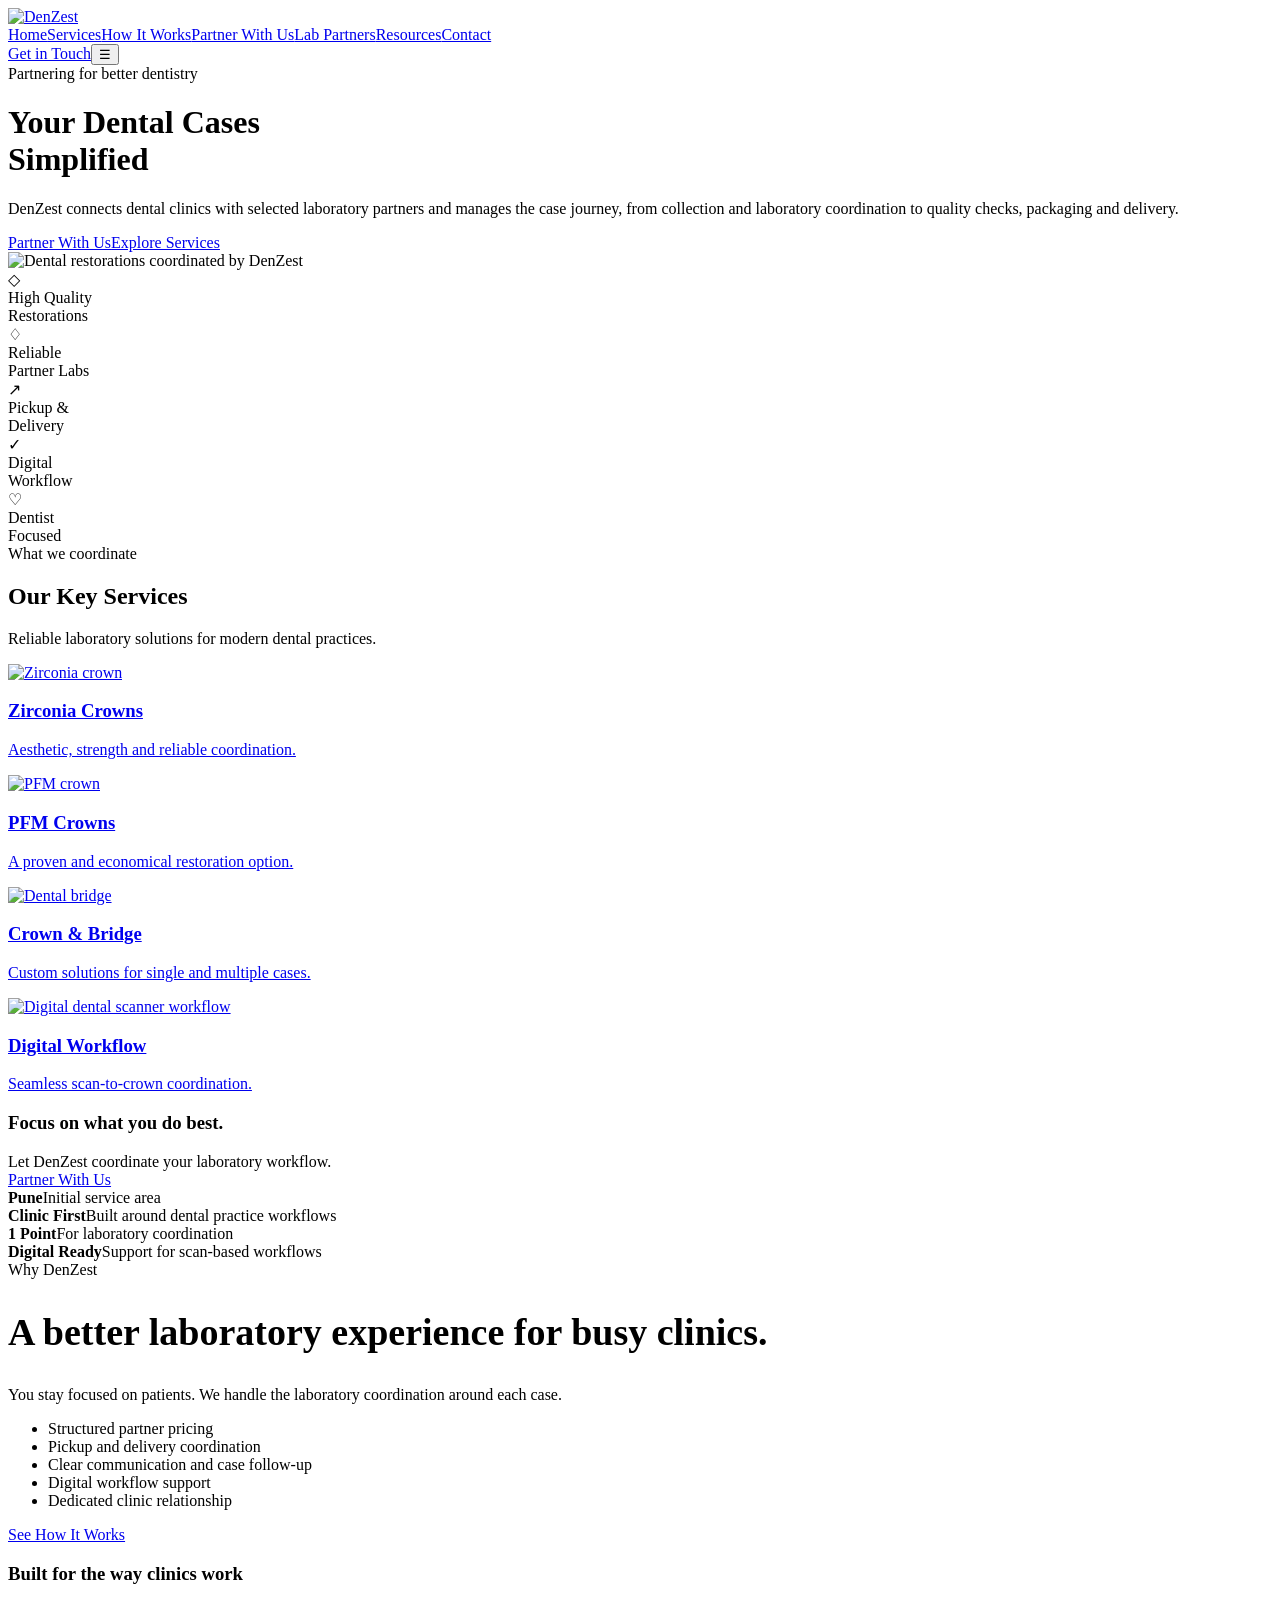
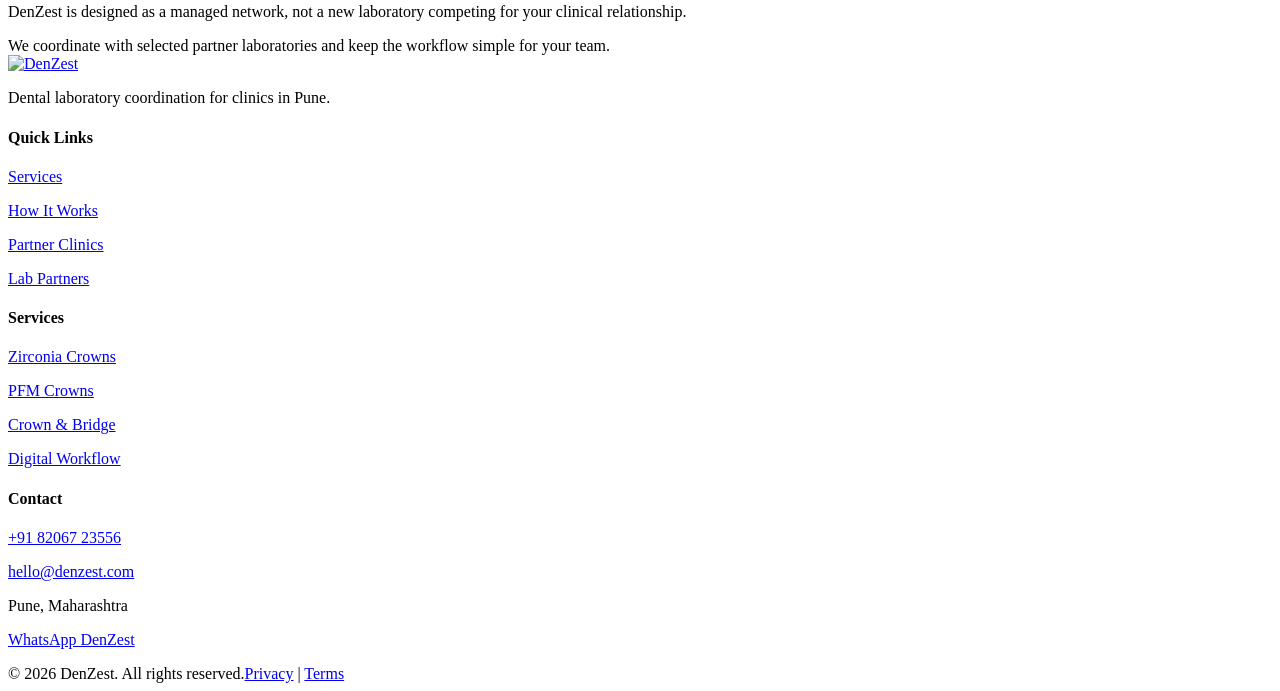
==== index.html @ 8e5bca8e "Initial DenZest website" ====
<!doctype html><html lang="en"><head><meta charset="utf-8"><meta name="viewport" content="width=device-width,initial-scale=1"><title>DenZest | Dental Laboratory Network in Pune</title><meta name="description" content="DenZest connects dental clinics in Pune with selected laboratory partners for zirconia, PFM, metal and digital dental workflows, pickup, delivery and case coordination."><link rel="canonical" href="https://www.denzest.com/"><meta property="og:title" content="DenZest | Crafting Dentistry"><meta property="og:description" content="A simpler dental laboratory workflow for clinics in Pune."><meta property="og:type" content="website"><link rel="stylesheet" href="/assets/style.css"><link rel="icon" href="/assets/favicon.ico" sizes="any"><link rel="icon" type="image/png" href="/assets/favicon.png"><link rel="apple-touch-icon" href="/assets/favicon.png"></head><body>
<nav class="nav"><div class="container navin"><a class="brand" href="/index.html"><img src="/assets/denzest-original-logo.png" alt="DenZest" width="150"></a><div class="links"><a href="/index.html">Home</a><a href="/services.html">Services</a><a href="/how-it-works.html">How It Works</a><a href="/partner.html">Partner With Us</a><a href="/lab-partner.html">Lab Partners</a><a href="/blog/index.html">Resources</a><a href="/contact.html">Contact</a></div><a class="navcta" data-event="get_in_touch" href="/contact.html">Get in Touch</a><button class="mobilemenu" type="button" aria-label="Open navigation" aria-expanded="false">☰</button></div></nav>
<header class="hero"><div class="container"><div><div class="eyebrow">Partnering for better dentistry</div><h1>Your Dental Cases<br><span class="hero-accent">Simplified</span></h1><p>DenZest connects dental clinics with selected laboratory partners and manages the case journey, from collection and laboratory coordination to quality checks, packaging and delivery.</p><div class="actions"><a class="btn primary" href="/partner.html">Partner With Us</a><a class="btn secondary" href="/services.html">Explore Services</a></div></div><div class="hero-art"><img src="/assets/hero-home-clean.png" alt="Dental restorations coordinated by DenZest" width="640" height="460" loading="eager" decoding="async"></div></div></header>
<section class="featurebar"><div class="container features"><div class="feature"><div class="ico">◇</div>High Quality<br>Restorations</div><div class="feature"><div class="ico">♢</div>Reliable<br>Partner Labs</div><div class="feature"><div class="ico">↗</div>Pickup &<br>Delivery</div><div class="feature"><div class="ico">✓</div>Digital<br>Workflow</div><div class="feature"><div class="ico">♡</div>Dentist<br>Focused</div></div></section>
<section class="section"><div class="container"><div class="sectionhead"><div class="eyebrow">What we coordinate</div><h2>Our Key Services</h2><p>Reliable laboratory solutions for modern dental practices.</p></div><div class="cards"><a class="card" href="/zirconia-crowns.html"><div class="visual"><img src="/assets/zirconia.svg" alt="Zirconia crown"></div><h3>Zirconia Crowns</h3><p>Aesthetic, strength and reliable coordination.</p></a><a class="card" href="/services.html#pfm"><div class="visual"><img src="/assets/pfm.svg" alt="PFM crown"></div><h3>PFM Crowns</h3><p>A proven and economical restoration option.</p></a><a class="card" href="/services.html#bridge"><div class="visual"><img src="/assets/bridge.svg" alt="Dental bridge"></div><h3>Crown & Bridge</h3><p>Custom solutions for single and multiple cases.</p></a><a class="card" href="/services.html#digital"><div class="visual"><img src="/assets/scanner.svg" alt="Digital dental scanner workflow"></div><h3>Digital Workflow</h3><p>Seamless scan-to-crown coordination.</p></a></div></div></section>
<section class="section alt"><div class="container"><div class="banner"><div><h3>Focus on what you do best.</h3><div>Let DenZest coordinate your laboratory workflow.</div></div><a class="btn primary" href="/partner.html">Partner With Us</a></div></div></section>
<section class="band"><div class="container stats"><div class="stat"><strong>Pune</strong><span>Initial service area</span></div><div class="stat"><strong>Clinic First</strong><span>Built around dental practice workflows</span></div><div class="stat"><strong>1 Point</strong><span>For laboratory coordination</span></div><div class="stat"><strong>Digital Ready</strong><span>Support for scan-based workflows</span></div></div></section>
<section class="section"><div class="container split"><div><div class="eyebrow">Why DenZest</div><h2 style="font-size:38px;color:var(--navy)">A better laboratory experience for busy clinics.</h2><p style="color:var(--muted)">You stay focused on patients. We handle the laboratory coordination around each case.</p><ul class="checklist"><li>Structured partner pricing</li><li>Pickup and delivery coordination</li><li>Clear communication and case follow-up</li><li>Digital workflow support</li><li>Dedicated clinic relationship</li></ul><a class="btn primary" href="/how-it-works.html">See How It Works</a></div><div class="panel"><h3>Built for the way clinics work</h3><p>DenZest is designed as a managed network, not a new laboratory competing for your clinical relationship.</p><div class="notice">We coordinate with selected partner laboratories and keep the workflow simple for your team.</div></div></div></section>
<footer class="footer"><div class="container footergrid"><div><a class="brand" href="/index.html"><img src="/assets/denzest-original-logo.png" alt="DenZest" width="150"></a><p>Dental laboratory coordination for clinics in Pune.</p></div><div><h4>Quick Links</h4><p><a href="/services.html">Services</a></p><p><a href="/how-it-works.html">How It Works</a></p><p><a href="/partner.html">Partner Clinics</a></p><p><a href="/lab-partner.html">Lab Partners</a></p></div><div><h4>Services</h4><p><a href="/zirconia-crowns.html">Zirconia Crowns</a></p><p><a href="/services.html#pfm">PFM Crowns</a></p><p><a href="/services.html#bridge">Crown & Bridge</a></p><p><a href="/services.html#digital">Digital Workflow</a></p></div><div><h4>Contact</h4><p><a href="tel:+918206723556">+91 82067 23556</a></p><p><a href="mailto:hello@denzest.com">hello@denzest.com</a></p><p>Pune, Maharashtra</p><p><a href="https://wa.me/918206723556" target="_blank">WhatsApp DenZest</a></p></div></div><div class="container legal"><span>© 2026 DenZest. All rights reserved.</span><span><a href="/privacy.html">Privacy</a> | <a href="/privacy.html">Terms</a></span></div></footer><script src="/assets/config.js"></script><script src="/assets/analytics.js"></script><script src="/assets/site.js"></script></body></html>
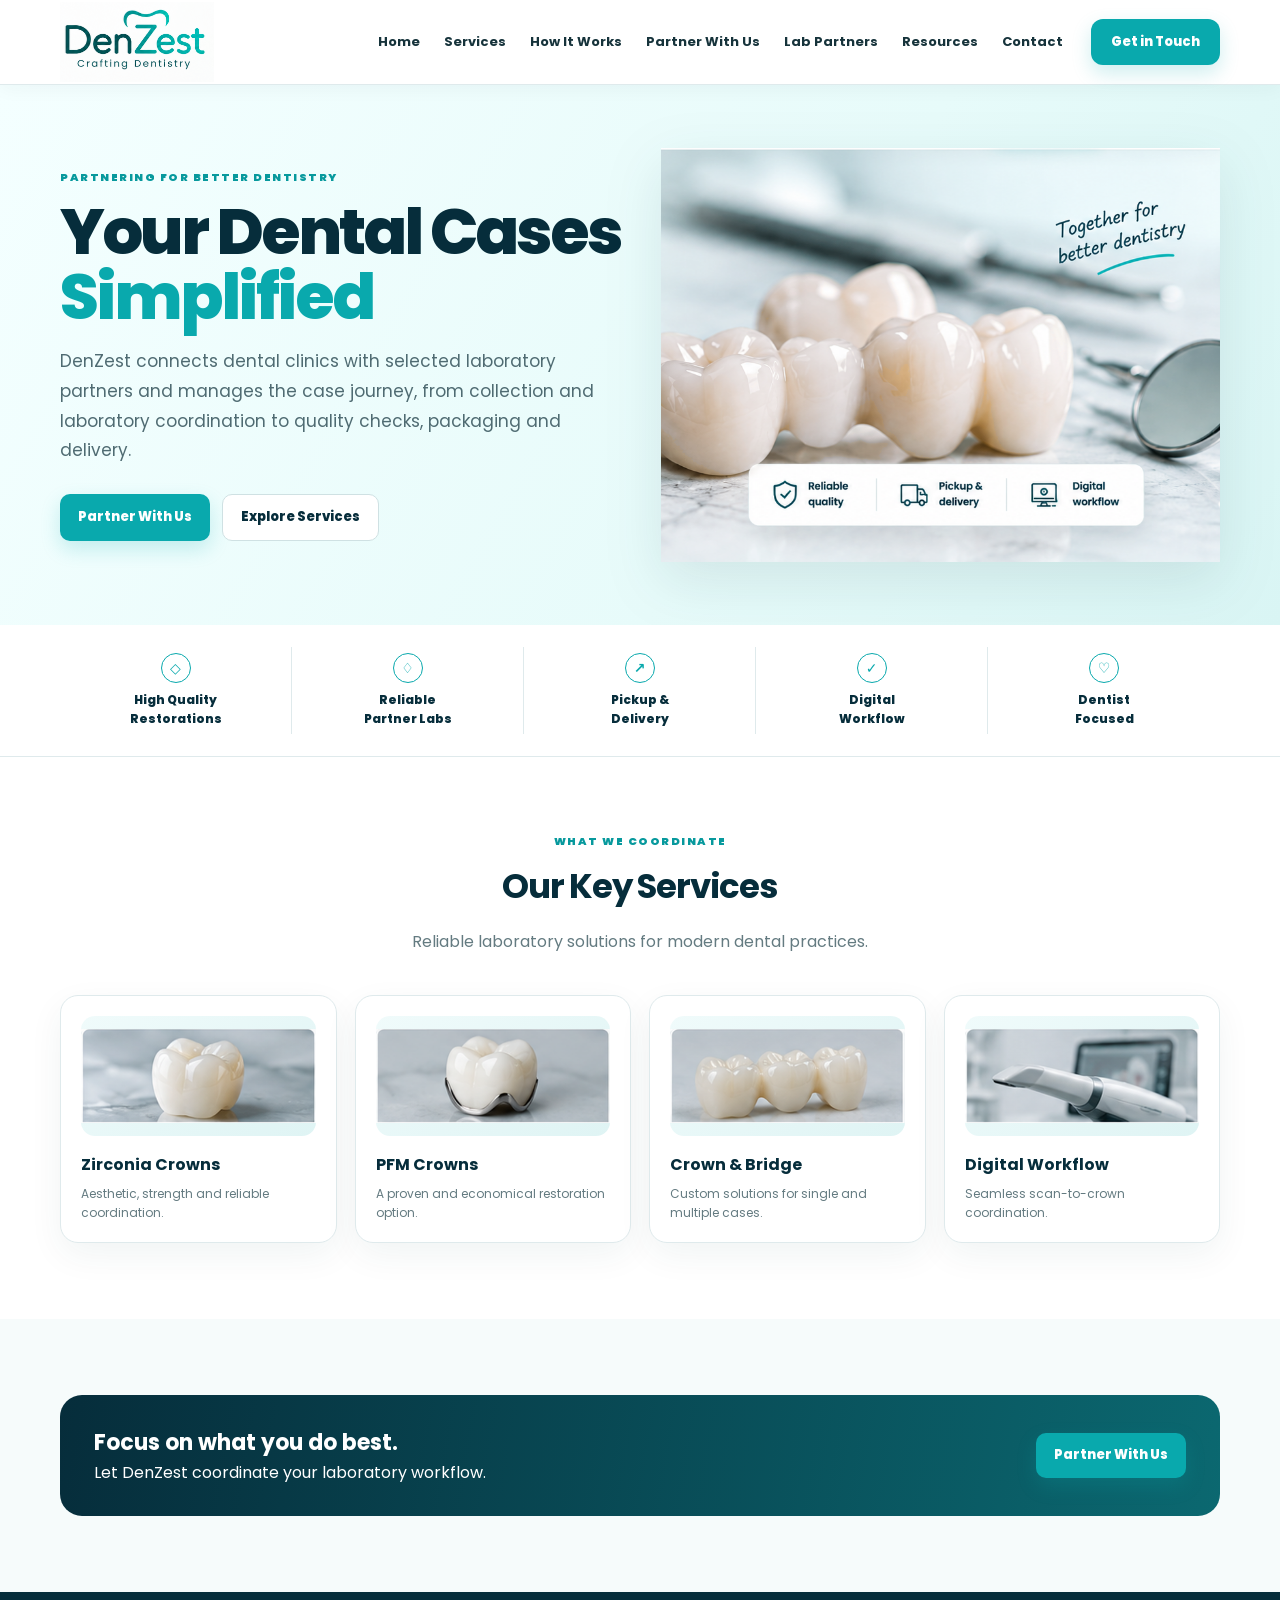
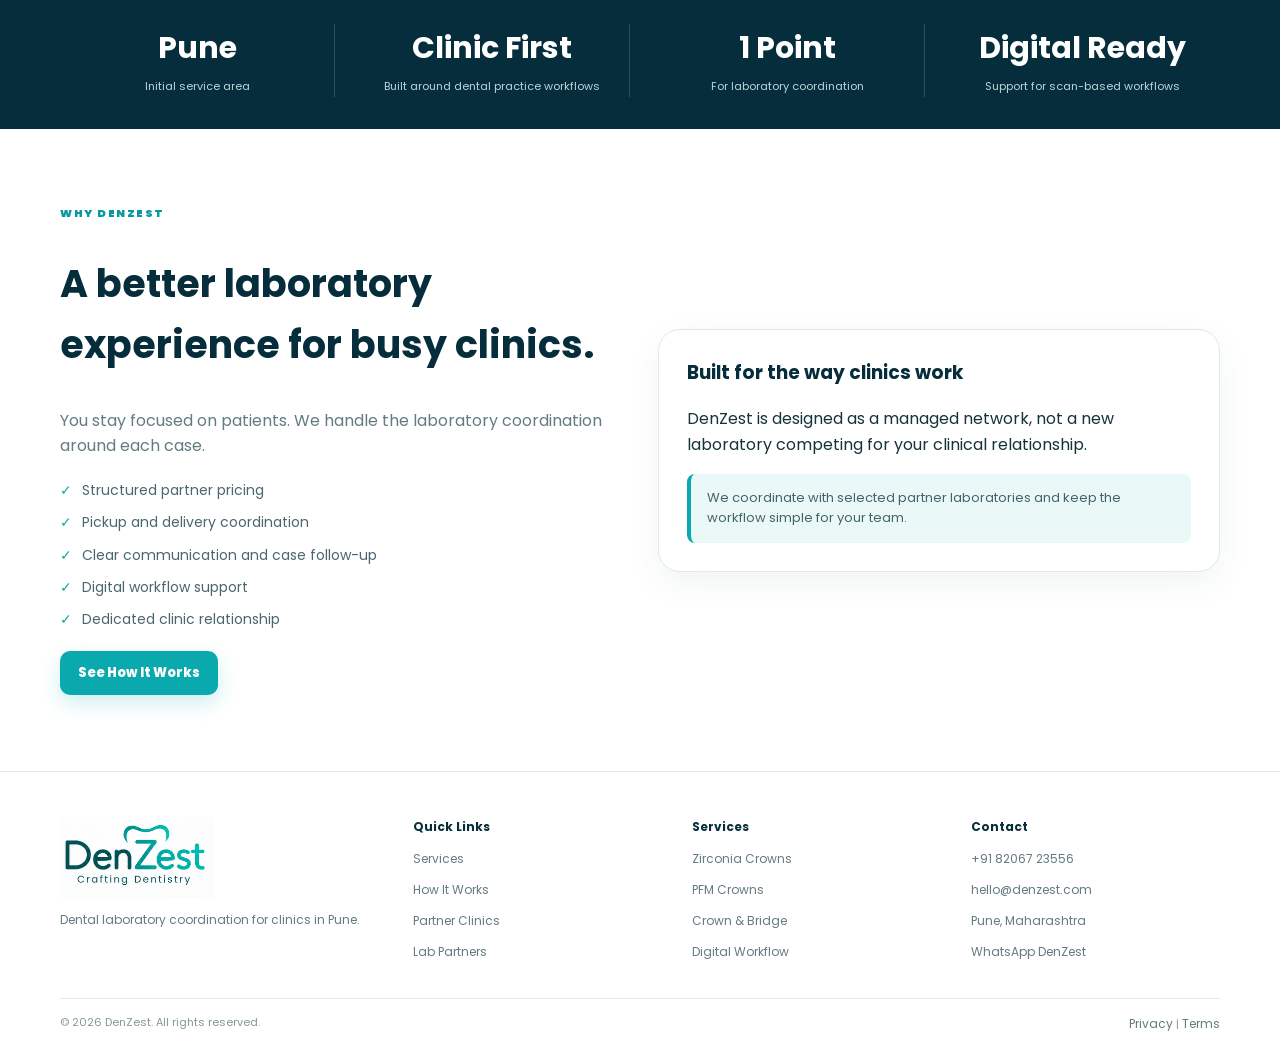
==== commit 88f6f176: "Updated the css" ====
--- a/index.html
+++ b/index.html
@@ -1,9 +1,9 @@
-<!doctype html><html lang="en"><head><meta charset="utf-8"><meta name="viewport" content="width=device-width,initial-scale=1"><title>DenZest | Dental Laboratory Network in Pune</title><meta name="description" content="DenZest connects dental clinics in Pune with selected laboratory partners for zirconia, PFM, metal and digital dental workflows, pickup, delivery and case coordination."><link rel="canonical" href="https://www.denzest.com/"><meta property="og:title" content="DenZest | Crafting Dentistry"><meta property="og:description" content="A simpler dental laboratory workflow for clinics in Pune."><meta property="og:type" content="website"><link rel="stylesheet" href="/assets/style.css"><link rel="icon" href="/assets/favicon.ico" sizes="any"><link rel="icon" type="image/png" href="/assets/favicon.png"><link rel="apple-touch-icon" href="/assets/favicon.png"></head><body>
-<nav class="nav"><div class="container navin"><a class="brand" href="/index.html"><img src="/assets/denzest-original-logo.png" alt="DenZest" width="150"></a><div class="links"><a href="/index.html">Home</a><a href="/services.html">Services</a><a href="/how-it-works.html">How It Works</a><a href="/partner.html">Partner With Us</a><a href="/lab-partner.html">Lab Partners</a><a href="/blog/index.html">Resources</a><a href="/contact.html">Contact</a></div><a class="navcta" data-event="get_in_touch" href="/contact.html">Get in Touch</a><button class="mobilemenu" type="button" aria-label="Open navigation" aria-expanded="false">☰</button></div></nav>
-<header class="hero"><div class="container"><div><div class="eyebrow">Partnering for better dentistry</div><h1>Your Dental Cases<br><span class="hero-accent">Simplified</span></h1><p>DenZest connects dental clinics with selected laboratory partners and manages the case journey, from collection and laboratory coordination to quality checks, packaging and delivery.</p><div class="actions"><a class="btn primary" href="/partner.html">Partner With Us</a><a class="btn secondary" href="/services.html">Explore Services</a></div></div><div class="hero-art"><img src="/assets/hero-home-clean.png" alt="Dental restorations coordinated by DenZest" width="640" height="460" loading="eager" decoding="async"></div></div></header>
+<!doctype html><html lang="en"><head><meta charset="utf-8"><meta name="viewport" content="width=device-width,initial-scale=1"><title>DenZest | Dental Laboratory Network in Pune</title><meta name="description" content="DenZest connects dental clinics in Pune with selected laboratory partners for zirconia, PFM, metal and digital dental workflows, pickup, delivery and case coordination."><link rel="canonical" href="https://www.denzest.com/"><meta property="og:title" content="DenZest | Crafting Dentistry"><meta property="og:description" content="Dental laboratory coordination for clinics in Pune — zirconia, PFM, crown & bridge, pickup, delivery and digital workflow."><meta property="og:type" content="website"><meta property="og:url" content="https://www.denzest.com/"><meta property="og:site_name" content="DenZest"><meta property="og:image" content="https://www.denzest.com/assets/og-denzest.png"><meta property="og:image:alt" content="DenZest — Crafting Dentistry"><meta name="twitter:card" content="summary_large_image"><meta name="twitter:title" content="DenZest | Crafting Dentistry"><meta name="twitter:description" content="Dental laboratory coordination for clinics in Pune — zirconia, PFM, crown & bridge, pickup, delivery and digital workflow."><meta name="twitter:image" content="https://www.denzest.com/assets/og-denzest.png"><meta name="theme-color" content="#062d3b"><link rel="stylesheet" href="assets/style.css"><link rel="icon" href="assets/favicon.ico" sizes="any"><link rel="icon" type="image/png" href="assets/favicon.png"><link rel="apple-touch-icon" href="assets/favicon.png"><script type="application/ld+json">{"@context":"https://schema.org","@type":"Organization","@id":"https://www.denzest.com/#organization","name":"DenZest","alternateName":"DenZest Dental Laboratory Network","url":"https://www.denzest.com/","logo":"https://www.denzest.com/assets/denzest-original-logo.png","description":"Dental laboratory coordination for clinics in Pune, including zirconia, PFM, crown and bridge, pickup, delivery and digital workflow support.","telephone":"+91 82067 23556","email":"hello@denzest.com","areaServed":{"@type":"City","name":"Pune"},"contactPoint":{"@type":"ContactPoint","contactType":"customer service","telephone":"+91 82067 23556","email":"hello@denzest.com","areaServed":"IN"}}</script></head><body>
+<nav class="nav"><div class="container navin"><a class="brand" href="index.html"><img src="assets/denzest-original-logo.png" alt="DenZest" width="150"></a><div class="links"><a href="index.html">Home</a><a href="services.html">Services</a><a href="how-it-works.html">How It Works</a><a href="partner.html">Partner With Us</a><a href="lab-partner.html">Lab Partners</a><a href="blog/index.html">Resources</a><a href="contact.html">Contact</a></div><a class="navcta" data-event="get_in_touch" href="contact.html">Get in Touch</a><button class="mobilemenu" type="button" aria-label="Open navigation" aria-expanded="false">☰</button></div></nav>
+<header class="hero"><div class="container"><div><div class="eyebrow">Partnering for better dentistry</div><h1>Your Dental Cases<br><span class="hero-accent">Simplified</span></h1><p>DenZest connects dental clinics with selected laboratory partners and manages the case journey, from collection and laboratory coordination to quality checks, packaging and delivery.</p><div class="actions"><a class="btn primary" href="partner.html">Partner With Us</a><a class="btn secondary" href="services.html">Explore Services</a></div></div><div class="hero-art"><img src="assets/hero-home-clean.png" alt="Dental restorations coordinated by DenZest" width="640" height="460" loading="eager" decoding="async"></div></div></header>
 <section class="featurebar"><div class="container features"><div class="feature"><div class="ico">◇</div>High Quality<br>Restorations</div><div class="feature"><div class="ico">♢</div>Reliable<br>Partner Labs</div><div class="feature"><div class="ico">↗</div>Pickup &<br>Delivery</div><div class="feature"><div class="ico">✓</div>Digital<br>Workflow</div><div class="feature"><div class="ico">♡</div>Dentist<br>Focused</div></div></section>
-<section class="section"><div class="container"><div class="sectionhead"><div class="eyebrow">What we coordinate</div><h2>Our Key Services</h2><p>Reliable laboratory solutions for modern dental practices.</p></div><div class="cards"><a class="card" href="/zirconia-crowns.html"><div class="visual"><img src="/assets/zirconia.svg" alt="Zirconia crown"></div><h3>Zirconia Crowns</h3><p>Aesthetic, strength and reliable coordination.</p></a><a class="card" href="/services.html#pfm"><div class="visual"><img src="/assets/pfm.svg" alt="PFM crown"></div><h3>PFM Crowns</h3><p>A proven and economical restoration option.</p></a><a class="card" href="/services.html#bridge"><div class="visual"><img src="/assets/bridge.svg" alt="Dental bridge"></div><h3>Crown & Bridge</h3><p>Custom solutions for single and multiple cases.</p></a><a class="card" href="/services.html#digital"><div class="visual"><img src="/assets/scanner.svg" alt="Digital dental scanner workflow"></div><h3>Digital Workflow</h3><p>Seamless scan-to-crown coordination.</p></a></div></div></section>
-<section class="section alt"><div class="container"><div class="banner"><div><h3>Focus on what you do best.</h3><div>Let DenZest coordinate your laboratory workflow.</div></div><a class="btn primary" href="/partner.html">Partner With Us</a></div></div></section>
+<section class="section"><div class="container"><div class="sectionhead"><div class="eyebrow">What we coordinate</div><h2>Our Key Services</h2><p>Reliable laboratory solutions for modern dental practices.</p></div><div class="cards"><a class="card" href="zirconia-crowns.html"><div class="visual"><img src="assets/zirconia.svg" alt="Zirconia crown"></div><h3>Zirconia Crowns</h3><p>Aesthetic, strength and reliable coordination.</p></a><a class="card" href="services.html#pfm"><div class="visual"><img src="assets/pfm.svg" alt="PFM crown"></div><h3>PFM Crowns</h3><p>A proven and economical restoration option.</p></a><a class="card" href="services.html#bridge"><div class="visual"><img src="assets/bridge.svg" alt="Dental bridge"></div><h3>Crown & Bridge</h3><p>Custom solutions for single and multiple cases.</p></a><a class="card" href="services.html#digital"><div class="visual"><img src="assets/scanner.svg" alt="Digital dental scanner workflow"></div><h3>Digital Workflow</h3><p>Seamless scan-to-crown coordination.</p></a></div></div></section>
+<section class="section alt"><div class="container"><div class="banner"><div><h3>Focus on what you do best.</h3><div>Let DenZest coordinate your laboratory workflow.</div></div><a class="btn primary" href="partner.html">Partner With Us</a></div></div></section>
 <section class="band"><div class="container stats"><div class="stat"><strong>Pune</strong><span>Initial service area</span></div><div class="stat"><strong>Clinic First</strong><span>Built around dental practice workflows</span></div><div class="stat"><strong>1 Point</strong><span>For laboratory coordination</span></div><div class="stat"><strong>Digital Ready</strong><span>Support for scan-based workflows</span></div></div></section>
-<section class="section"><div class="container split"><div><div class="eyebrow">Why DenZest</div><h2 style="font-size:38px;color:var(--navy)">A better laboratory experience for busy clinics.</h2><p style="color:var(--muted)">You stay focused on patients. We handle the laboratory coordination around each case.</p><ul class="checklist"><li>Structured partner pricing</li><li>Pickup and delivery coordination</li><li>Clear communication and case follow-up</li><li>Digital workflow support</li><li>Dedicated clinic relationship</li></ul><a class="btn primary" href="/how-it-works.html">See How It Works</a></div><div class="panel"><h3>Built for the way clinics work</h3><p>DenZest is designed as a managed network, not a new laboratory competing for your clinical relationship.</p><div class="notice">We coordinate with selected partner laboratories and keep the workflow simple for your team.</div></div></div></section>
-<footer class="footer"><div class="container footergrid"><div><a class="brand" href="/index.html"><img src="/assets/denzest-original-logo.png" alt="DenZest" width="150"></a><p>Dental laboratory coordination for clinics in Pune.</p></div><div><h4>Quick Links</h4><p><a href="/services.html">Services</a></p><p><a href="/how-it-works.html">How It Works</a></p><p><a href="/partner.html">Partner Clinics</a></p><p><a href="/lab-partner.html">Lab Partners</a></p></div><div><h4>Services</h4><p><a href="/zirconia-crowns.html">Zirconia Crowns</a></p><p><a href="/services.html#pfm">PFM Crowns</a></p><p><a href="/services.html#bridge">Crown & Bridge</a></p><p><a href="/services.html#digital">Digital Workflow</a></p></div><div><h4>Contact</h4><p><a href="tel:+918206723556">+91 82067 23556</a></p><p><a href="mailto:hello@denzest.com">hello@denzest.com</a></p><p>Pune, Maharashtra</p><p><a href="https://wa.me/918206723556" target="_blank">WhatsApp DenZest</a></p></div></div><div class="container legal"><span>© 2026 DenZest. All rights reserved.</span><span><a href="/privacy.html">Privacy</a> | <a href="/privacy.html">Terms</a></span></div></footer><script src="/assets/config.js"></script><script src="/assets/analytics.js"></script><script src="/assets/site.js"></script></body></html>
+<section class="section"><div class="container split"><div><div class="eyebrow">Why DenZest</div><h2 style="font-size:38px;color:var(--navy)">A better laboratory experience for busy clinics.</h2><p style="color:var(--muted)">You stay focused on patients. We handle the laboratory coordination around each case.</p><ul class="checklist"><li>Structured partner pricing</li><li>Pickup and delivery coordination</li><li>Clear communication and case follow-up</li><li>Digital workflow support</li><li>Dedicated clinic relationship</li></ul><a class="btn primary" href="how-it-works.html">See How It Works</a></div><div class="panel"><h3>Built for the way clinics work</h3><p>DenZest is designed as a managed network, not a new laboratory competing for your clinical relationship.</p><div class="notice">We coordinate with selected partner laboratories and keep the workflow simple for your team.</div></div></div></section>
+<footer class="footer"><div class="container footergrid"><div><a class="brand" href="index.html"><img src="assets/denzest-original-logo.png" alt="DenZest" width="150"></a><p>Dental laboratory coordination for clinics in Pune.</p></div><div><h4>Quick Links</h4><p><a href="services.html">Services</a></p><p><a href="how-it-works.html">How It Works</a></p><p><a href="partner.html">Partner Clinics</a></p><p><a href="lab-partner.html">Lab Partners</a></p></div><div><h4>Services</h4><p><a href="zirconia-crowns.html">Zirconia Crowns</a></p><p><a href="services.html#pfm">PFM Crowns</a></p><p><a href="services.html#bridge">Crown & Bridge</a></p><p><a href="services.html#digital">Digital Workflow</a></p></div><div><h4>Contact</h4><p><a href="tel:+918206723556">+91 82067 23556</a></p><p><a href="mailto:hello@denzest.com">hello@denzest.com</a></p><p>Pune, Maharashtra</p><p><a href="https://wa.me/918206723556" target="_blank">WhatsApp DenZest</a></p></div></div><div class="container legal"><span>© 2026 DenZest. All rights reserved.</span><span><a href="privacy.html">Privacy</a> | <a href="privacy.html">Terms</a></span></div></footer><script src="assets/config.js"></script><script src="assets/analytics.js"></script><script src="assets/site.js"></script></body></html>
--- a/assets/style.css
+++ b/assets/style.css
@@ -0,0 +1,112 @@
+@import url('https://fonts.googleapis.com/css2?family=Poppins:wght@400;500;600;700;800&display=swap');
+@import url("https://fonts.googleapis.com/css2?family=Inter:wght@400;500;600;700;800&display=swap");
+:root{--navy:#062d3b;--navy2:#073f4c;--teal:#09a9ad;--cyan:#dff7f6;--ink:#16333b;--muted:#647b81;--line:#dfeaec;--bg:#f6fbfb;--white:#fff;--shadow:0 18px 50px rgba(5,45,59,.10);--radius:22px}*{box-sizing:border-box}html{scroll-behavior:smooth}body{font-family:Poppins,system-ui,-apple-system,BlinkMacSystemFont,'Segoe UI',sans-serif;margin:0;font-family:Poppins,ui-sans-serif,system-ui,-apple-system,BlinkMacSystemFont,"Segoe UI",sans-serif;color:var(--ink);background:var(--white);line-height:1.6}a{color:inherit;text-decoration:none}img{max-width:100%;display:block}.container{width:min(1160px,92%);margin:auto}.nav{position:sticky;top:0;z-index:20;background:rgba(255,255,255,.96);backdrop-filter:blur(12px);border-bottom:1px solid var(--line)}.navin{height:76px;display:flex;align-items:center;gap:28px}.brand{display:flex;align-items:center;gap:9px;font-weight:800;color:var(--navy);font-size:23px;letter-spacing:-.8px;margin-right:auto}.brandmark{width:35px;height:35px;border:3px solid var(--teal);border-radius:12px 12px 15px 15px;position:relative;transform:rotate(-3deg)}.brandmark:after{content:'Z';position:absolute;inset:3px 0 0 7px;color:var(--teal);font-weight:900;font-size:20px;transform:rotate(3deg)}.brand small{display:block;font-size:8px;letter-spacing:.7px;color:var(--teal);margin-top:-4px}.links{display:flex;gap:22px;font-size:13px;font-weight:650}.links a:hover{color:var(--teal)}.navcta,.btn{display:inline-flex;align-items:center;justify-content:center;border:0;border-radius:10px;padding:12px 18px;font-weight:750;font-size:13px;cursor:pointer}.navcta,.btn.primary{background:var(--teal);color:#fff;box-shadow:0 8px 20px rgba(9,169,173,.20)}.btn.secondary{background:#fff;color:var(--navy);border:1px solid #cfe1e3}.hero{background:linear-gradient(120deg,#f4ffff 0%,#e7fbfa 60%,#d9f5f4 100%);overflow:hidden}.hero .container{min-height:500px;display:grid;grid-template-columns:1.05fr .95fr;align-items:center;gap:20px}.eyebrow{color:#07999d;text-transform:uppercase;letter-spacing:1.5px;font-size:11px;font-weight:850}.hero h1{font-size:clamp(40px,5.5vw,68px);line-height:1.02;letter-spacing:-2.8px;color:var(--navy);margin:12px 0 18px;max-width:640px}.hero p{font-size:16px;color:#4f6b72;max-width:570px}.actions{display:flex;gap:12px;flex-wrap:wrap;margin-top:28px}.hero-art{height:390px;position:relative;display:grid;place-items:center}.hero-art img{width:min(560px,100%);height:auto;filter:drop-shadow(0 18px 28px rgba(5,45,59,.10))}.tooth{position:absolute;display:none;width:230px;height:270px;border:15px solid #fdfefe;border-radius:48% 52% 40% 44%;right:15%;top:65px;transform:rotate(12deg);box-shadow:inset -18px -22px 30px rgba(0,105,120,.08),0 25px 45px rgba(4,70,82,.12)}.tooth:before,.tooth:after{content:'';position:absolute;background:#fff;border-radius:50%;width:85px;height:120px;top:-12px}.tooth:before{left:14px}.tooth:after{right:10px}.hero-note{position:absolute;right:0;top:28px;font-family:cursive;color:var(--navy);font-size:21px;transform:rotate(-7deg);max-width:130px}.floating{position:absolute;bottom:45px;left:8%;background:#fff;border:1px solid var(--line);padding:14px 16px;border-radius:15px;box-shadow:var(--shadow);font-size:12px;font-weight:750}.featurebar{background:#fff;border-bottom:1px solid var(--line)}.features{display:grid;grid-template-columns:repeat(5,1fr);padding:22px 0}.feature{text-align:center;border-right:1px solid var(--line);padding:6px 12px;font-size:12px;font-weight:750;color:var(--navy)}.feature:last-child{border-right:0}.ico{width:30px;height:30px;border:1.5px solid var(--teal);color:var(--teal);border-radius:50%;display:grid;place-items:center;margin:0 auto 7px;font-size:14px}.section{padding:76px 0}.section.alt{background:var(--bg)}.sectionhead{text-align:center;max-width:720px;margin:0 auto 40px}.sectionhead h2{font-size:34px;letter-spacing:-1.2px;color:var(--navy);margin:8px 0}.sectionhead p{color:var(--muted)}.cards{display:grid;grid-template-columns:repeat(4,1fr);gap:18px}.card{background:#fff;border:1px solid var(--line);border-radius:18px;padding:20px;box-shadow:0 8px 30px rgba(8,60,70,.05)}.card .visual{height:120px;border-radius:14px;background:linear-gradient(145deg,#f0fbfb,#dff4f4);display:grid;place-items:center;margin-bottom:16px;overflow:hidden}.mini-tooth{width:75px;height:85px;background:#fff;border-radius:45% 48% 35% 38%;box-shadow:0 10px 20px rgba(0,80,90,.12)}.card h3{font-size:16px;color:var(--navy);margin:0 0 6px}.card p{font-size:12px;color:var(--muted);margin:0}.band{background:var(--navy);color:#fff}.stats{display:grid;grid-template-columns:repeat(4,1fr);gap:20px;padding:32px 0}.stat{text-align:center;border-right:1px solid rgba(255,255,255,.16)}.stat:last-child{border:0}.stat strong{font-size:30px;display:block}.stat span{font-size:11px;color:#b9d7db}.split{display:grid;grid-template-columns:1fr 1fr;gap:35px;align-items:center}.panel{background:#fff;border:1px solid var(--line);border-radius:22px;padding:28px;box-shadow:var(--shadow)}.panel h3{color:var(--navy);margin-top:0}.checklist{padding:0;margin:20px 0;list-style:none}.checklist li{margin:10px 0;color:#4c666d;font-size:14px}.checklist li:before{content:'✓';color:var(--teal);font-weight:900;margin-right:10px}.banner{background:linear-gradient(100deg,var(--navy),#0b6870);color:#fff;border-radius:22px;padding:30px 34px;display:flex;align-items:center;justify-content:space-between;gap:20px}.banner h3{margin:0;font-size:22px}.footer{background:#fff;border-top:1px solid var(--line);padding:45px 0 20px}.footergrid{display:grid;grid-template-columns:1.3fr 1fr 1fr 1fr;gap:30px}.footer p,.footer a{font-size:12px;color:var(--muted)}.footer h4{font-size:12px;color:var(--navy);margin:0 0 10px}.legal{border-top:1px solid var(--line);margin-top:25px;padding-top:15px;display:flex;justify-content:space-between;font-size:11px;color:#84969b}.pagehero{background:linear-gradient(105deg,var(--navy),#0b6c74);color:#fff;padding:62px 0}.pagehero h1{font-size:45px;line-height:1.1;letter-spacing:-1.5px;margin:8px 0}.pagehero p{max-width:650px;color:#d4eff0}.crumb{font-size:11px;color:#91dfe0}.service-list{display:grid;gap:18px}.service-row{display:grid;grid-template-columns:160px 1fr;gap:25px;padding:18px;background:#fff;border:1px solid var(--line);border-radius:20px;align-items:center}.service-image{height:135px;border-radius:15px;background:linear-gradient(145deg,#effafa,#d7f0ef);display:grid;place-items:center}.service-row h2{margin:0 0 5px;color:var(--navy);font-size:21px}.service-row p{margin:0;color:var(--muted);font-size:13px}.formwrap{display:grid;grid-template-columns:1.1fr .9fr;gap:24px;align-items:start}.form{background:#fff;border:1px solid var(--line);border-radius:20px;padding:25px;box-shadow:var(--shadow)}.formgrid{display:grid;grid-template-columns:1fr 1fr;gap:14px}.field{display:grid;gap:6px}.field.full{grid-column:1/-1}.field label{font-size:11px;font-weight:800;color:var(--navy)}.field input,.field textarea,.field select{width:100%;border:1px solid #cfdee1;border-radius:9px;padding:11px 12px;font:inherit;font-size:12px;outline:none}.field textarea{min-height:105px;resize:vertical}.timeline{max-width:800px;margin:auto;display:grid;gap:18px}.step{display:grid;grid-template-columns:55px 1fr;gap:18px;align-items:start}.stepno{width:45px;height:45px;border-radius:50%;background:var(--navy);color:#fff;display:grid;place-items:center;font-size:12px;font-weight:850}.step h3{margin:0;color:var(--navy);font-size:17px}.step p{margin:3px 0;color:var(--muted);font-size:13px}.article{max-width:820px;margin:auto}.article h2{color:var(--navy);margin-top:35px}.article p,.article li{color:#526b72;font-size:15px}.bloggrid{display:grid;grid-template-columns:repeat(2,1fr);gap:20px}.blogcard{border:1px solid var(--line);border-radius:18px;padding:25px}.blogcard h2{margin:6px 0;color:var(--navy);font-size:21px}.notice{padding:14px 16px;background:#eaf9f8;border-left:4px solid var(--teal);border-radius:8px;color:#45636a;font-size:13px}.mobilemenu{display:none}@media(max-width:850px){.links{display:none}.mobilemenu{display:block}.hero .container,.split,.formwrap{grid-template-columns:1fr}.hero-art{height:300px}.features{grid-template-columns:repeat(2,1fr)}.feature:nth-child(2){border-right:0}.cards{grid-template-columns:repeat(2,1fr)}.stats{grid-template-columns:repeat(2,1fr)}.stat:nth-child(2){border-right:0}.footergrid{grid-template-columns:1fr 1fr}.service-row{grid-template-columns:1fr}.bloggrid{grid-template-columns:1fr}}@media(max-width:560px){.navin{height:68px}.hero h1{font-size:42px}.hero-art{height:250px}.tooth{width:175px;height:205px;right:18%;top:35px}.features,.cards,.stats,.footergrid,.formgrid{grid-template-columns:1fr}.feature,.stat{border-right:0;border-bottom:1px solid var(--line);padding:12px}.feature:last-child,.stat:last-child{border-bottom:0}.section{padding:55px 0}.pagehero h1{font-size:36px}.banner{display:block}.banner .btn{margin-top:15px}.topbar .container{display:none}}
+
+
+/* Google Forms embedding */
+.google-form-card { overflow: hidden; }
+.google-form-embed { width: 100%; overflow: hidden; border-radius: 14px; background: #fff; }
+.google-form-embed iframe { display: block; width: 100%; max-width: 100%; border: 0; background: #fff; }
+@media (max-width: 760px) {
+  .google-form-card { padding: 18px !important; }
+  .google-form-embed { margin-left: -2px; width: calc(100% + 4px); }
+}
+
+/* Refined Google Forms layout */
+.google-form-card{min-width:0}
+.google-form-embed{height:900px;overflow:auto;border:1px solid var(--line);border-radius:14px}
+.google-form-embed iframe{min-height:0}
+@media(max-width:760px){.google-form-embed{height:720px}}
+.service-image img{width:100%;height:100%;object-fit:cover}
+.hero-photo{width:100%;height:auto;border-radius:28px}
+
+.form-intro{color:var(--muted);font-size:13px;margin-top:-6px;margin-bottom:18px}
+
+
+/* Final visual refinements */
+.nav{position:sticky;top:0;z-index:20;background:rgba(255,255,255,.98);backdrop-filter:blur(10px);border-bottom:1px solid var(--line);box-shadow:0 4px 18px rgba(5,45,59,.04)}
+.navin{height:84px}
+.brand img{width:154px;height:auto}
+.links{gap:24px;font-size:13px}
+.navcta{padding:13px 20px;border-radius:12px}
+.hero .container{min-height:540px;grid-template-columns:1.02fr .98fr}
+.hero h1{font-family:Poppins,ui-sans-serif,system-ui,sans-serif;font-size:clamp(44px,5vw,66px);font-weight:800;letter-spacing:-3px;max-width:650px}
+.hero p{font-size:17px;line-height:1.75}
+.hero-art{min-height:430px;height:auto;padding:24px 0}
+.hero-art img{display:block;width:min(620px,110%);max-height:470px;height:auto;object-fit:contain}
+.hero-note{right:3%;top:58px;font-size:20px;line-height:1.25}
+.floating{bottom:32px;left:2%;padding:15px 18px;border-radius:16px}
+.sectionhead h2,.section h2,.pagehero h1{font-family:Poppins,ui-sans-serif,system-ui,sans-serif}
+.pagehero{padding:72px 0}
+.pagehero h1{font-size:48px;font-weight:800}
+.card,.panel,.form,.blogcard{box-shadow:0 12px 35px rgba(8,60,70,.06)}
+.service-image img{object-fit:contain;padding:12px}
+.google-form-card{padding:26px}
+.google-form-embed{height:760px;overflow:auto;border:1px solid #e3ecee;border-radius:14px;scrollbar-width:thin;background:#fff}
+.google-form-embed iframe{display:block;width:100%;border:0}
+.formwrap{align-items:start}
+@media(max-width:850px){.navin{height:74px}.hero .container{min-height:auto;padding-top:36px;padding-bottom:36px}.hero-art{min-height:300px}.hero-art img{max-height:320px}.links{display:none}.navcta{margin-left:auto}.mobilemenu{font-size:24px;color:var(--navy);cursor:pointer}.pagehero{padding:55px 0}}
+@media(max-width:560px){.container{width:min(94%,1160px)}.navin{height:68px}.brand img{width:132px}.navcta{padding:10px 14px;font-size:12px}.hero h1{font-size:42px;letter-spacing:-2px}.hero p{font-size:15px}.hero-art{min-height:250px;padding:5px 0}.hero-art img{max-height:260px}.hero-note{font-size:16px;right:2%;top:20px}.floating{font-size:11px;bottom:10px;left:0}.pagehero h1{font-size:37px}.google-form-card{padding:16px}.google-form-embed{height:720px}}
+
+
+/* Mobile navigation */
+@media(max-width:850px){
+  .nav{position:sticky}
+  .navin{position:relative}
+  .mobilemenu{display:grid;place-items:center;width:42px;height:42px;border:1px solid var(--line);border-radius:10px;background:#fff;color:var(--navy);font-size:20px;cursor:pointer}
+  .links.mobile-open{display:flex;position:absolute;left:0;right:0;top:74px;flex-direction:column;gap:0;padding:8px;background:#fff;border:1px solid var(--line);border-top:0;box-shadow:0 16px 30px rgba(5,45,59,.10);border-radius:0 0 14px 14px}
+  .links.mobile-open a{padding:12px 16px;border-bottom:1px solid #eef3f4}
+  .links.mobile-open a:last-child{border-bottom:0}
+}
+@media(max-width:560px){.links.mobile-open{top:68px}.mobilemenu{width:38px;height:38px}}
+
+/* Minimal fixes: service pickup illustration and zirconia page image */
+.service-row .service-image img[src*="pickup-service"]{width:92%;height:92%;object-fit:contain;padding:8px}
+.zirconia-hero-image{padding:0;overflow:hidden;min-height:300px;background:linear-gradient(145deg,#effafa,#d6efef);display:flex;align-items:center;justify-content:center}
+.zirconia-hero-image img{width:100%;height:100%;min-height:300px;object-fit:cover;border-radius:20px}
+@media(max-width:850px){.zirconia-hero-image img{min-height:260px}}
+
+/* Minimal hero accent: only the word "Simplified" */
+.hero-accent{color:var(--teal)}
+
+/* Mobile stability pass — keeps desktop layout unchanged */
+/* Mobile hero: stack text and artwork so the heading always has full width. */
+@media (max-width:850px){
+  .hero .container{display:block;}
+  .hero .container > div:first-child{width:100%;max-width:none;}
+  .hero-art{width:100%;margin-top:24px;}
+  .hero h1{max-width:none;width:100%;}
+}
+
+@media (max-width:850px){
+  .container{min-width:0}
+  .hero .container > *,.split > *,.formwrap > *{min-width:0}
+  .hero-art{width:100%;min-width:0;overflow:hidden}
+  .hero-art img{width:100%;max-width:100%;margin-left:auto;margin-right:auto}
+  .navin > *{min-width:0}
+  .links.mobile-open{max-height:calc(100vh - 68px);overflow-y:auto;overflow-x:hidden}
+  .google-form-embed,.google-form-embed iframe{max-width:100%}
+}
+@media (max-width:560px){
+  body{overflow-x:hidden}
+  .hero h1,.pagehero h1{overflow-wrap:break-word;word-break:normal}
+  .hero .actions .btn{min-height:44px}
+  .banner{width:100%}
+  .legal{gap:10px;flex-wrap:wrap}
+}
+
+/* Contact page — compact, centered form with contact details below */
+.contact-section{padding-top:52px;padding-bottom:58px}
+.contact-layout{max-width:860px;margin:0 auto}
+.contact-intro{text-align:center;margin:0 auto 20px}
+.contact-intro h2{font-size:32px;color:var(--navy);margin:6px 0 4px}
+.contact-intro p{color:var(--muted);margin:0}
+.contact-form-card{padding:14px;max-width:860px;margin:0 auto}
+.contact-form-card .google-form-embed{height:760px}
+.contact-info-strip{display:grid;grid-template-columns:repeat(4,1fr);gap:0;margin-top:20px;background:#fff;border:1px solid var(--line);border-radius:18px;box-shadow:0 10px 28px rgba(8,60,70,.05);overflow:hidden}
+.contact-info-strip>div{padding:18px 20px;border-right:1px solid var(--line)}
+.contact-info-strip>div:last-child{border-right:0}
+.contact-info-strip h3{font-size:13px;color:var(--navy);margin:0 0 5px}
+.contact-info-strip a,.contact-info-strip span{font-size:12px;color:var(--muted)}
+@media(max-width:850px){.contact-info-strip{grid-template-columns:repeat(2,1fr)}.contact-info-strip>div:nth-child(2){border-right:0}.contact-info-strip>div:nth-child(-n+2){border-bottom:1px solid var(--line)}}
+@media(max-width:560px){.contact-section{padding-top:40px}.contact-intro h2{font-size:28px}.contact-form-card{padding:8px}.contact-form-card .google-form-embed{height:700px}.contact-info-strip{grid-template-columns:1fr;margin-top:16px}.contact-info-strip>div{border-right:0!important;border-bottom:1px solid var(--line)!important}.contact-info-strip>div:last-child{border-bottom:0!important}}
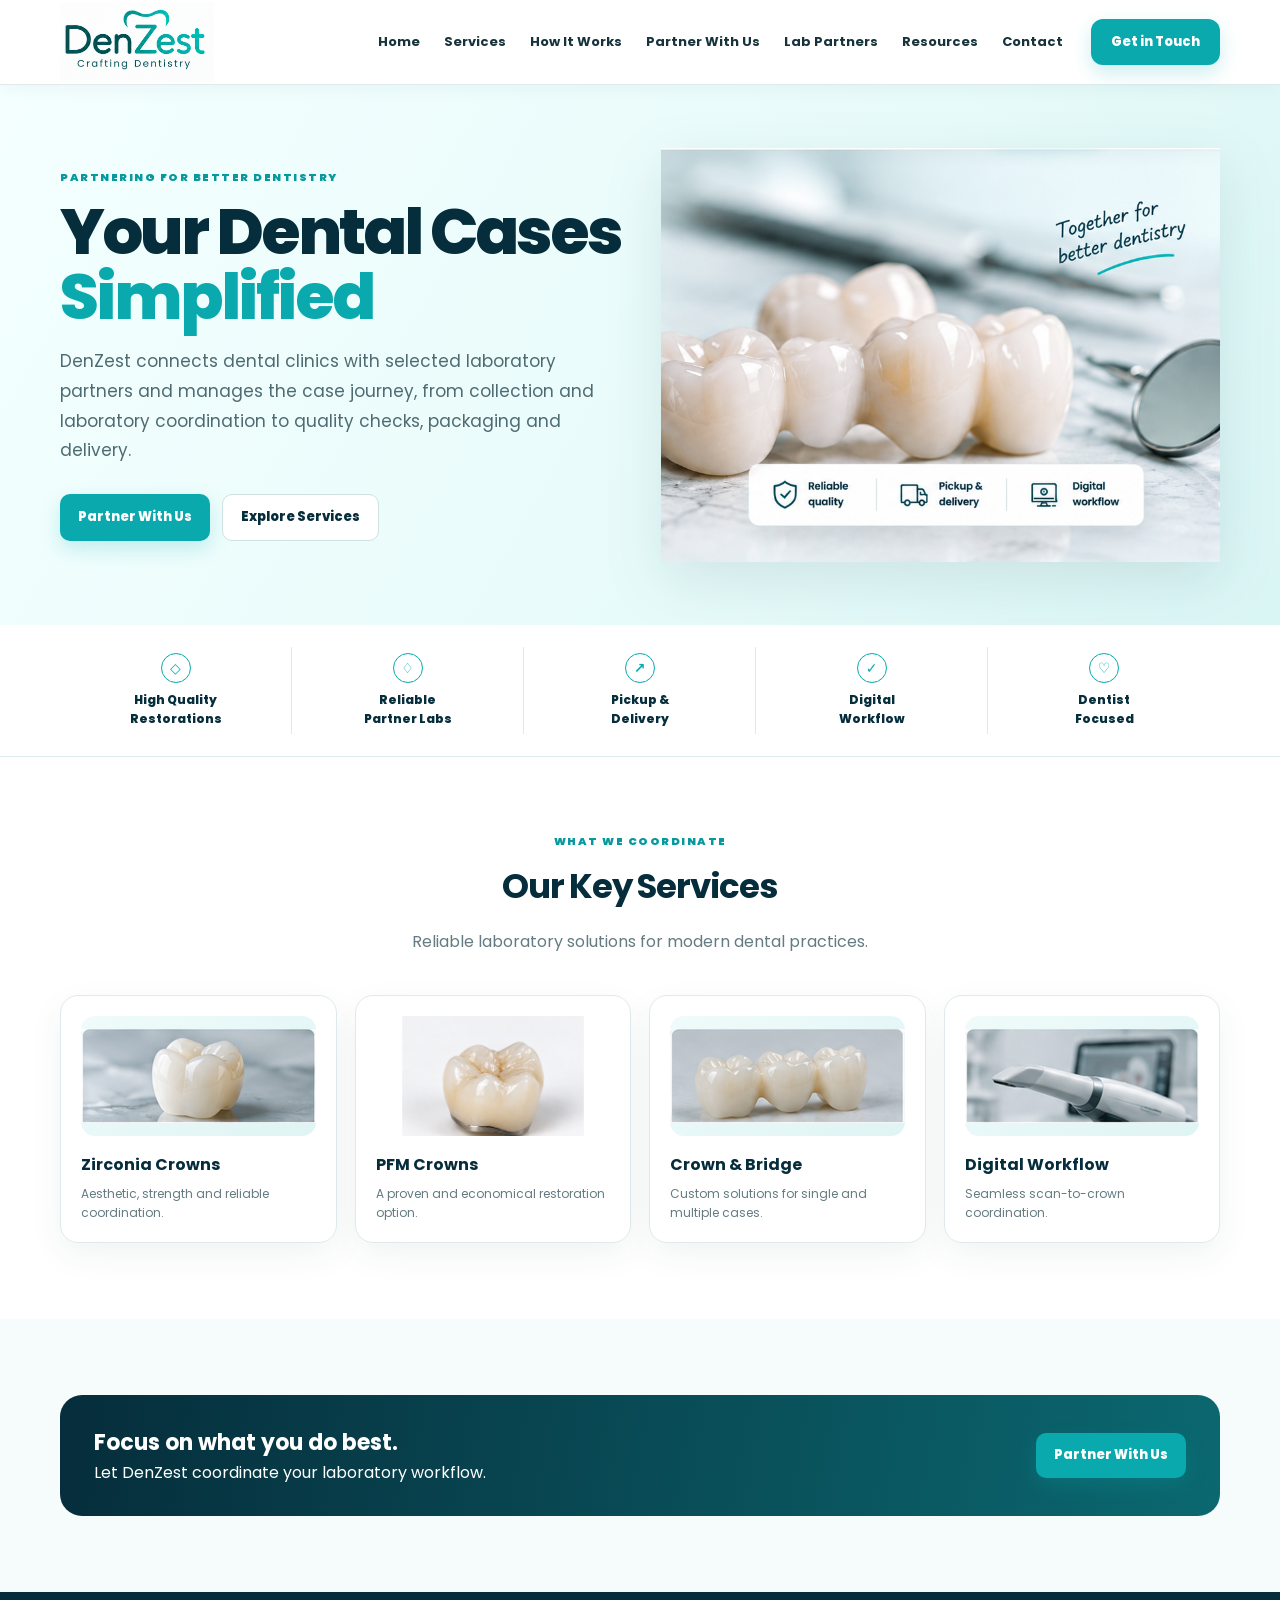
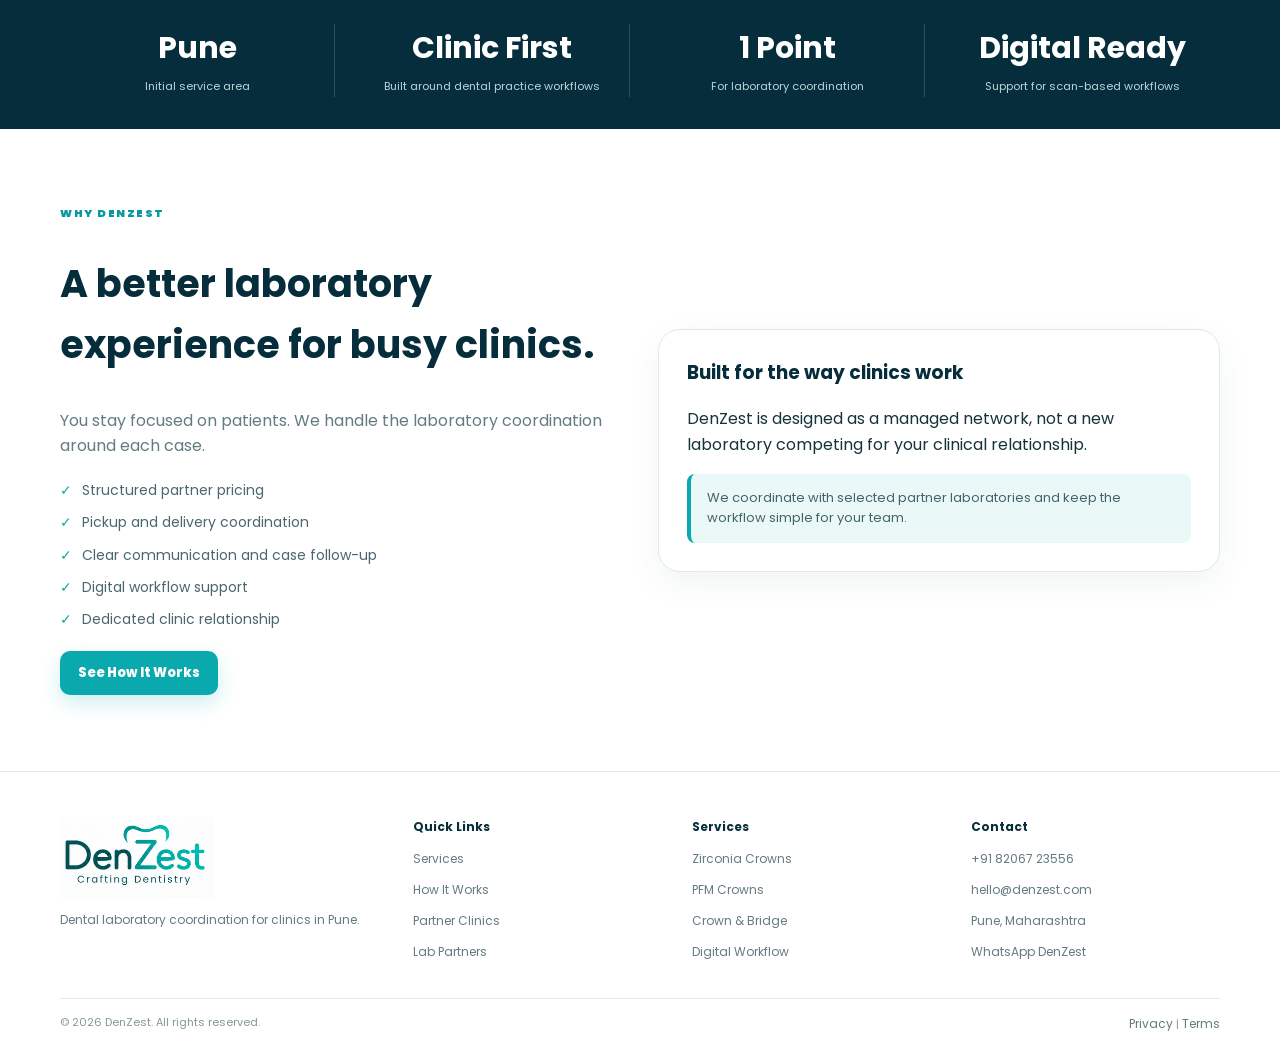
==== commit 4c19ef93: "Fixes" ====
--- a/index.html
+++ b/index.html
@@ -1,8 +1,8 @@
-<!doctype html><html lang="en"><head><meta charset="utf-8"><meta name="viewport" content="width=device-width,initial-scale=1"><title>DenZest | Dental Laboratory Network in Pune</title><meta name="description" content="DenZest connects dental clinics in Pune with selected laboratory partners for zirconia, PFM, metal and digital dental workflows, pickup, delivery and case coordination."><link rel="canonical" href="https://www.denzest.com/"><meta property="og:title" content="DenZest | Crafting Dentistry"><meta property="og:description" content="Dental laboratory coordination for clinics in Pune — zirconia, PFM, crown & bridge, pickup, delivery and digital workflow."><meta property="og:type" content="website"><meta property="og:url" content="https://www.denzest.com/"><meta property="og:site_name" content="DenZest"><meta property="og:image" content="https://www.denzest.com/assets/og-denzest.png"><meta property="og:image:alt" content="DenZest — Crafting Dentistry"><meta name="twitter:card" content="summary_large_image"><meta name="twitter:title" content="DenZest | Crafting Dentistry"><meta name="twitter:description" content="Dental laboratory coordination for clinics in Pune — zirconia, PFM, crown & bridge, pickup, delivery and digital workflow."><meta name="twitter:image" content="https://www.denzest.com/assets/og-denzest.png"><meta name="theme-color" content="#062d3b"><link rel="stylesheet" href="assets/style.css"><link rel="icon" href="assets/favicon.ico" sizes="any"><link rel="icon" type="image/png" href="assets/favicon.png"><link rel="apple-touch-icon" href="assets/favicon.png"><script type="application/ld+json">{"@context":"https://schema.org","@type":"Organization","@id":"https://www.denzest.com/#organization","name":"DenZest","alternateName":"DenZest Dental Laboratory Network","url":"https://www.denzest.com/","logo":"https://www.denzest.com/assets/denzest-original-logo.png","description":"Dental laboratory coordination for clinics in Pune, including zirconia, PFM, crown and bridge, pickup, delivery and digital workflow support.","telephone":"+91 82067 23556","email":"hello@denzest.com","areaServed":{"@type":"City","name":"Pune"},"contactPoint":{"@type":"ContactPoint","contactType":"customer service","telephone":"+91 82067 23556","email":"hello@denzest.com","areaServed":"IN"}}</script></head><body>
+<!doctype html><html lang="en"><head><meta charset="utf-8"><meta name="viewport" content="width=device-width,initial-scale=1"><title>DenZest | Dental Laboratory Network in Pune</title><meta name="description" content="DenZest connects dental clinics in Pune with selected laboratory partners for zirconia, PFM, metal and digital dental workflows, pickup, delivery and case coordination."><link rel="canonical" href="https://www.denzest.com/"><meta property="og:title" content="DenZest | Crafting Dentistry"><meta property="og:description" content="Better dentistry together — dental laboratory coordination for clinics in Pune."><meta property="og:type" content="website"><meta property="og:url" content="https://www.denzest.com/"><meta property="og:site_name" content="DenZest"><meta property="og:locale" content="en_IN"><meta property="og:image:secure_url" content="https://www.denzest.com/assets/og-denzest-v2.png"><meta property="og:image:type" content="image/png"><meta property="og:image:width" content="1200"><meta property="og:image:height" content="630"><meta property="og:image" content="https://www.denzest.com/assets/og-denzest-v2.png"><meta property="og:image:alt" content="DenZest - Better Dentistry Together"><meta name="twitter:card" content="summary_large_image"><meta name="twitter:title" content="DenZest | Crafting Dentistry"><meta name="twitter:description" content="Better dentistry together — dental laboratory coordination for clinics in Pune."><meta name="twitter:image" content="https://www.denzest.com/assets/og-denzest-v2.png"><meta name="theme-color" content="#062d3b"><link rel="stylesheet" href="assets/style.css"><link rel="icon" href="assets/favicon.ico" sizes="any"><link rel="icon" type="image/png" href="assets/favicon.png"><link rel="apple-touch-icon" href="assets/favicon.png"><script type="application/ld+json">{"@context":"https://schema.org","@type":"Organization","@id":"https://www.denzest.com/#organization","name":"DenZest","alternateName":"DenZest Dental Laboratory Network","url":"https://www.denzest.com/","logo":"https://www.denzest.com/assets/denzest-original-logo.png","description":"Dental laboratory coordination for clinics in Pune, including zirconia, PFM, crown and bridge, pickup, delivery and digital workflow support.","telephone":"+91 82067 23556","email":"hello@denzest.com","areaServed":{"@type":"City","name":"Pune"},"contactPoint":{"@type":"ContactPoint","contactType":"customer service","telephone":"+91 82067 23556","email":"hello@denzest.com","areaServed":"IN"}}</script></head><body>
 <nav class="nav"><div class="container navin"><a class="brand" href="index.html"><img src="assets/denzest-original-logo.png" alt="DenZest" width="150"></a><div class="links"><a href="index.html">Home</a><a href="services.html">Services</a><a href="how-it-works.html">How It Works</a><a href="partner.html">Partner With Us</a><a href="lab-partner.html">Lab Partners</a><a href="blog/index.html">Resources</a><a href="contact.html">Contact</a></div><a class="navcta" data-event="get_in_touch" href="contact.html">Get in Touch</a><button class="mobilemenu" type="button" aria-label="Open navigation" aria-expanded="false">☰</button></div></nav>
 <header class="hero"><div class="container"><div><div class="eyebrow">Partnering for better dentistry</div><h1>Your Dental Cases<br><span class="hero-accent">Simplified</span></h1><p>DenZest connects dental clinics with selected laboratory partners and manages the case journey, from collection and laboratory coordination to quality checks, packaging and delivery.</p><div class="actions"><a class="btn primary" href="partner.html">Partner With Us</a><a class="btn secondary" href="services.html">Explore Services</a></div></div><div class="hero-art"><img src="assets/hero-home-clean.png" alt="Dental restorations coordinated by DenZest" width="640" height="460" loading="eager" decoding="async"></div></div></header>
 <section class="featurebar"><div class="container features"><div class="feature"><div class="ico">◇</div>High Quality<br>Restorations</div><div class="feature"><div class="ico">♢</div>Reliable<br>Partner Labs</div><div class="feature"><div class="ico">↗</div>Pickup &<br>Delivery</div><div class="feature"><div class="ico">✓</div>Digital<br>Workflow</div><div class="feature"><div class="ico">♡</div>Dentist<br>Focused</div></div></section>
-<section class="section"><div class="container"><div class="sectionhead"><div class="eyebrow">What we coordinate</div><h2>Our Key Services</h2><p>Reliable laboratory solutions for modern dental practices.</p></div><div class="cards"><a class="card" href="zirconia-crowns.html"><div class="visual"><img src="assets/zirconia.svg" alt="Zirconia crown"></div><h3>Zirconia Crowns</h3><p>Aesthetic, strength and reliable coordination.</p></a><a class="card" href="services.html#pfm"><div class="visual"><img src="assets/pfm.svg" alt="PFM crown"></div><h3>PFM Crowns</h3><p>A proven and economical restoration option.</p></a><a class="card" href="services.html#bridge"><div class="visual"><img src="assets/bridge.svg" alt="Dental bridge"></div><h3>Crown & Bridge</h3><p>Custom solutions for single and multiple cases.</p></a><a class="card" href="services.html#digital"><div class="visual"><img src="assets/scanner.svg" alt="Digital dental scanner workflow"></div><h3>Digital Workflow</h3><p>Seamless scan-to-crown coordination.</p></a></div></div></section>
+<section class="section"><div class="container"><div class="sectionhead"><div class="eyebrow">What we coordinate</div><h2>Our Key Services</h2><p>Reliable laboratory solutions for modern dental practices.</p></div><div class="cards"><a class="card" href="zirconia-crowns.html"><div class="visual"><img src="assets/zirconia.svg" alt="Zirconia crown"></div><h3>Zirconia Crowns</h3><p>Aesthetic, strength and reliable coordination.</p></a><a class="card" href="services.html#pfm"><div class="visual"><img src="assets/pfm.png" alt="PFM crown"></div><h3>PFM Crowns</h3><p>A proven and economical restoration option.</p></a><a class="card" href="services.html#bridge"><div class="visual"><img src="assets/bridge.svg" alt="Dental bridge"></div><h3>Crown & Bridge</h3><p>Custom solutions for single and multiple cases.</p></a><a class="card" href="services.html#digital"><div class="visual"><img src="assets/scanner.svg" alt="Digital dental scanner workflow"></div><h3>Digital Workflow</h3><p>Seamless scan-to-crown coordination.</p></a></div></div></section>
 <section class="section alt"><div class="container"><div class="banner"><div><h3>Focus on what you do best.</h3><div>Let DenZest coordinate your laboratory workflow.</div></div><a class="btn primary" href="partner.html">Partner With Us</a></div></div></section>
 <section class="band"><div class="container stats"><div class="stat"><strong>Pune</strong><span>Initial service area</span></div><div class="stat"><strong>Clinic First</strong><span>Built around dental practice workflows</span></div><div class="stat"><strong>1 Point</strong><span>For laboratory coordination</span></div><div class="stat"><strong>Digital Ready</strong><span>Support for scan-based workflows</span></div></div></section>
 <section class="section"><div class="container split"><div><div class="eyebrow">Why DenZest</div><h2 style="font-size:38px;color:var(--navy)">A better laboratory experience for busy clinics.</h2><p style="color:var(--muted)">You stay focused on patients. We handle the laboratory coordination around each case.</p><ul class="checklist"><li>Structured partner pricing</li><li>Pickup and delivery coordination</li><li>Clear communication and case follow-up</li><li>Digital workflow support</li><li>Dedicated clinic relationship</li></ul><a class="btn primary" href="how-it-works.html">See How It Works</a></div><div class="panel"><h3>Built for the way clinics work</h3><p>DenZest is designed as a managed network, not a new laboratory competing for your clinical relationship.</p><div class="notice">We coordinate with selected partner laboratories and keep the workflow simple for your team.</div></div></div></section>
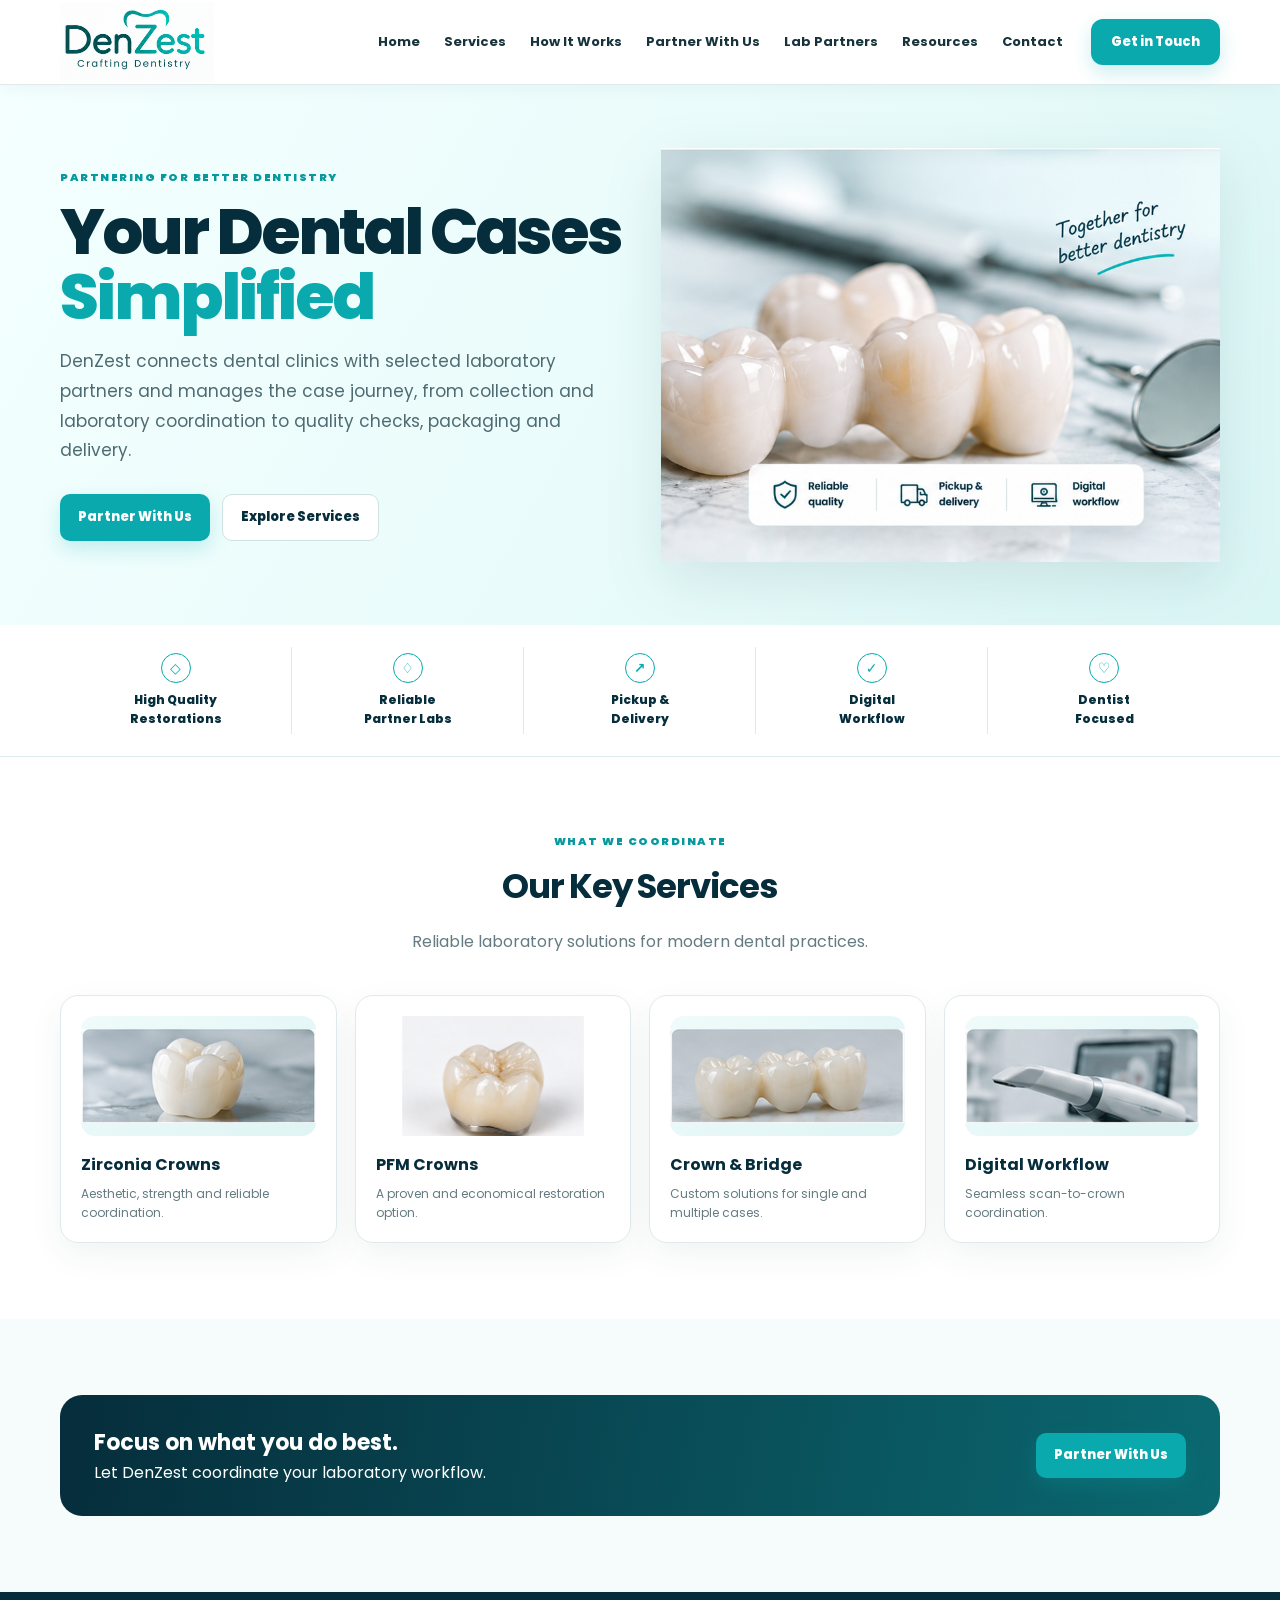
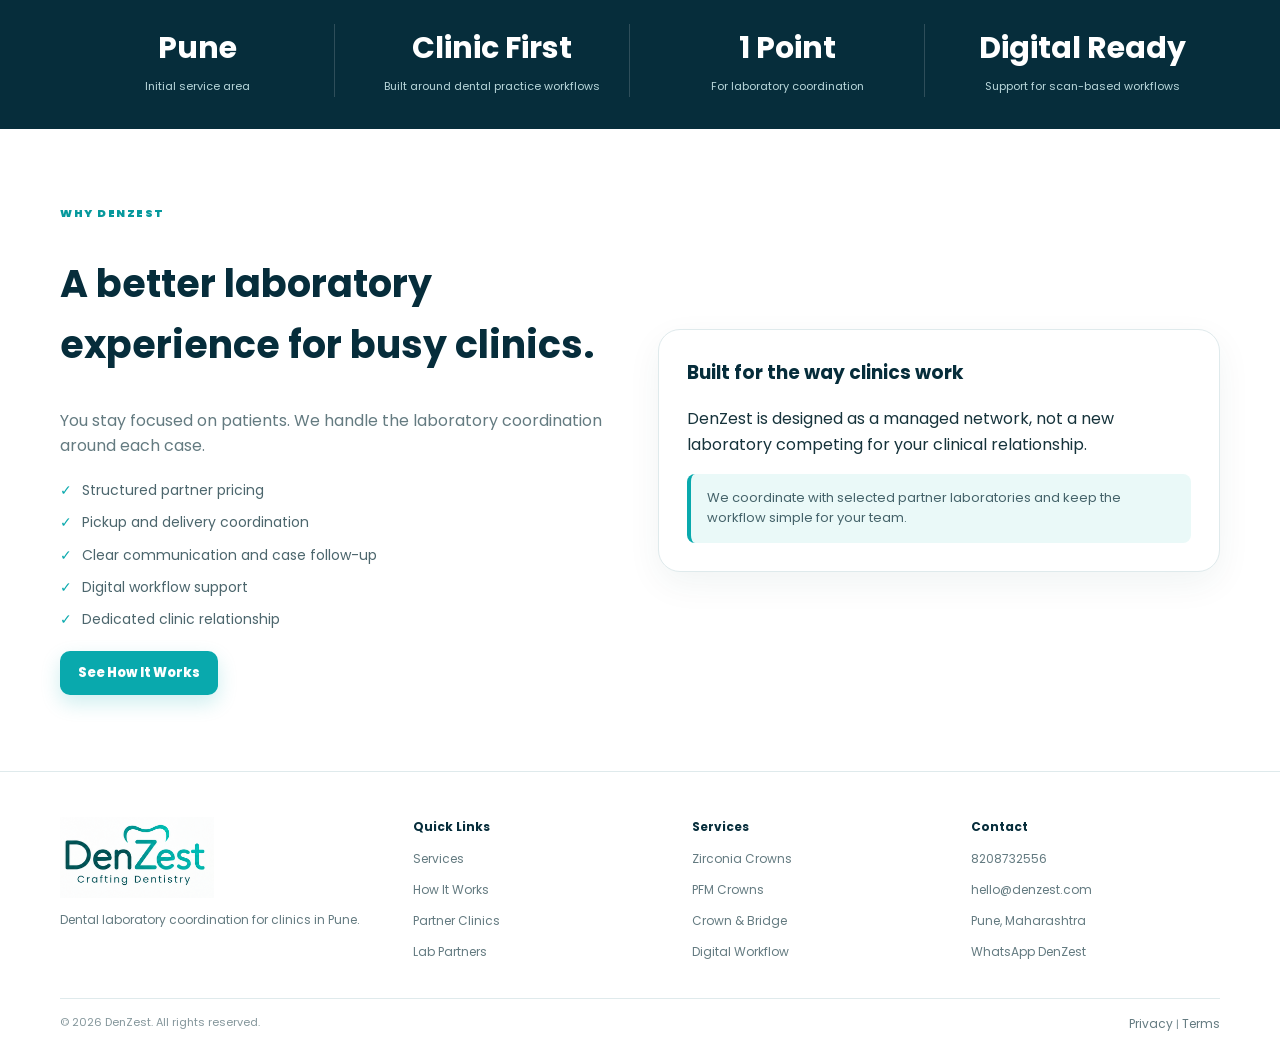
==== commit 6251a4de: "Number fixes" ====
--- a/index.html
+++ b/index.html
@@ -1,4 +1,4 @@
-<!doctype html><html lang="en"><head><meta charset="utf-8"><meta name="viewport" content="width=device-width,initial-scale=1"><title>DenZest | Dental Laboratory Network in Pune</title><meta name="description" content="DenZest connects dental clinics in Pune with selected laboratory partners for zirconia, PFM, metal and digital dental workflows, pickup, delivery and case coordination."><link rel="canonical" href="https://www.denzest.com/"><meta property="og:title" content="DenZest | Crafting Dentistry"><meta property="og:description" content="Better dentistry together — dental laboratory coordination for clinics in Pune."><meta property="og:type" content="website"><meta property="og:url" content="https://www.denzest.com/"><meta property="og:site_name" content="DenZest"><meta property="og:locale" content="en_IN"><meta property="og:image:secure_url" content="https://www.denzest.com/assets/og-denzest-v2.png"><meta property="og:image:type" content="image/png"><meta property="og:image:width" content="1200"><meta property="og:image:height" content="630"><meta property="og:image" content="https://www.denzest.com/assets/og-denzest-v2.png"><meta property="og:image:alt" content="DenZest - Better Dentistry Together"><meta name="twitter:card" content="summary_large_image"><meta name="twitter:title" content="DenZest | Crafting Dentistry"><meta name="twitter:description" content="Better dentistry together — dental laboratory coordination for clinics in Pune."><meta name="twitter:image" content="https://www.denzest.com/assets/og-denzest-v2.png"><meta name="theme-color" content="#062d3b"><link rel="stylesheet" href="assets/style.css"><link rel="icon" href="assets/favicon.ico" sizes="any"><link rel="icon" type="image/png" href="assets/favicon.png"><link rel="apple-touch-icon" href="assets/favicon.png"><script type="application/ld+json">{"@context":"https://schema.org","@type":"Organization","@id":"https://www.denzest.com/#organization","name":"DenZest","alternateName":"DenZest Dental Laboratory Network","url":"https://www.denzest.com/","logo":"https://www.denzest.com/assets/denzest-original-logo.png","description":"Dental laboratory coordination for clinics in Pune, including zirconia, PFM, crown and bridge, pickup, delivery and digital workflow support.","telephone":"+91 82067 23556","email":"hello@denzest.com","areaServed":{"@type":"City","name":"Pune"},"contactPoint":{"@type":"ContactPoint","contactType":"customer service","telephone":"+91 82067 23556","email":"hello@denzest.com","areaServed":"IN"}}</script></head><body>
+<!doctype html><html lang="en"><head><meta charset="utf-8"><meta name="viewport" content="width=device-width,initial-scale=1"><title>DenZest | Dental Laboratory Network in Pune</title><meta name="description" content="DenZest connects dental clinics in Pune with selected laboratory partners for zirconia, PFM, metal and digital dental workflows, pickup, delivery and case coordination."><link rel="canonical" href="https://www.denzest.com/"><meta property="og:title" content="DenZest | Crafting Dentistry"><meta property="og:description" content="Better dentistry together — dental laboratory coordination for clinics in Pune."><meta property="og:type" content="website"><meta property="og:url" content="https://www.denzest.com/"><meta property="og:site_name" content="DenZest"><meta property="og:locale" content="en_IN"><meta property="og:image:secure_url" content="https://www.denzest.com/assets/og-denzest-v2.png"><meta property="og:image:type" content="image/png"><meta property="og:image:width" content="1200"><meta property="og:image:height" content="630"><meta property="og:image" content="https://www.denzest.com/assets/og-denzest-v2.png"><meta property="og:image:alt" content="DenZest - Better Dentistry Together"><meta name="twitter:card" content="summary_large_image"><meta name="twitter:title" content="DenZest | Crafting Dentistry"><meta name="twitter:description" content="Better dentistry together — dental laboratory coordination for clinics in Pune."><meta name="twitter:image" content="https://www.denzest.com/assets/og-denzest-v2.png"><meta name="theme-color" content="#062d3b"><link rel="stylesheet" href="assets/style.css"><link rel="icon" href="assets/favicon.ico" sizes="any"><link rel="icon" type="image/png" href="assets/favicon.png"><link rel="apple-touch-icon" href="assets/favicon.png"><script type="application/ld+json">{"@context":"https://schema.org","@type":"Organization","@id":"https://www.denzest.com/#organization","name":"DenZest","alternateName":"DenZest Dental Laboratory Network","url":"https://www.denzest.com/","logo":"https://www.denzest.com/assets/denzest-original-logo.png","description":"Dental laboratory coordination for clinics in Pune, including zirconia, PFM, crown and bridge, pickup, delivery and digital workflow support.","telephone":"8208732556","email":"hello@denzest.com","areaServed":{"@type":"City","name":"Pune"},"contactPoint":{"@type":"ContactPoint","contactType":"customer service","telephone":"8208732556","email":"hello@denzest.com","areaServed":"IN"}}</script></head><body>
 <nav class="nav"><div class="container navin"><a class="brand" href="index.html"><img src="assets/denzest-original-logo.png" alt="DenZest" width="150"></a><div class="links"><a href="index.html">Home</a><a href="services.html">Services</a><a href="how-it-works.html">How It Works</a><a href="partner.html">Partner With Us</a><a href="lab-partner.html">Lab Partners</a><a href="blog/index.html">Resources</a><a href="contact.html">Contact</a></div><a class="navcta" data-event="get_in_touch" href="contact.html">Get in Touch</a><button class="mobilemenu" type="button" aria-label="Open navigation" aria-expanded="false">☰</button></div></nav>
 <header class="hero"><div class="container"><div><div class="eyebrow">Partnering for better dentistry</div><h1>Your Dental Cases<br><span class="hero-accent">Simplified</span></h1><p>DenZest connects dental clinics with selected laboratory partners and manages the case journey, from collection and laboratory coordination to quality checks, packaging and delivery.</p><div class="actions"><a class="btn primary" href="partner.html">Partner With Us</a><a class="btn secondary" href="services.html">Explore Services</a></div></div><div class="hero-art"><img src="assets/hero-home-clean.png" alt="Dental restorations coordinated by DenZest" width="640" height="460" loading="eager" decoding="async"></div></div></header>
 <section class="featurebar"><div class="container features"><div class="feature"><div class="ico">◇</div>High Quality<br>Restorations</div><div class="feature"><div class="ico">♢</div>Reliable<br>Partner Labs</div><div class="feature"><div class="ico">↗</div>Pickup &<br>Delivery</div><div class="feature"><div class="ico">✓</div>Digital<br>Workflow</div><div class="feature"><div class="ico">♡</div>Dentist<br>Focused</div></div></section>
@@ -6,4 +6,4 @@
 <section class="section alt"><div class="container"><div class="banner"><div><h3>Focus on what you do best.</h3><div>Let DenZest coordinate your laboratory workflow.</div></div><a class="btn primary" href="partner.html">Partner With Us</a></div></div></section>
 <section class="band"><div class="container stats"><div class="stat"><strong>Pune</strong><span>Initial service area</span></div><div class="stat"><strong>Clinic First</strong><span>Built around dental practice workflows</span></div><div class="stat"><strong>1 Point</strong><span>For laboratory coordination</span></div><div class="stat"><strong>Digital Ready</strong><span>Support for scan-based workflows</span></div></div></section>
 <section class="section"><div class="container split"><div><div class="eyebrow">Why DenZest</div><h2 style="font-size:38px;color:var(--navy)">A better laboratory experience for busy clinics.</h2><p style="color:var(--muted)">You stay focused on patients. We handle the laboratory coordination around each case.</p><ul class="checklist"><li>Structured partner pricing</li><li>Pickup and delivery coordination</li><li>Clear communication and case follow-up</li><li>Digital workflow support</li><li>Dedicated clinic relationship</li></ul><a class="btn primary" href="how-it-works.html">See How It Works</a></div><div class="panel"><h3>Built for the way clinics work</h3><p>DenZest is designed as a managed network, not a new laboratory competing for your clinical relationship.</p><div class="notice">We coordinate with selected partner laboratories and keep the workflow simple for your team.</div></div></div></section>
-<footer class="footer"><div class="container footergrid"><div><a class="brand" href="index.html"><img src="assets/denzest-original-logo.png" alt="DenZest" width="150"></a><p>Dental laboratory coordination for clinics in Pune.</p></div><div><h4>Quick Links</h4><p><a href="services.html">Services</a></p><p><a href="how-it-works.html">How It Works</a></p><p><a href="partner.html">Partner Clinics</a></p><p><a href="lab-partner.html">Lab Partners</a></p></div><div><h4>Services</h4><p><a href="zirconia-crowns.html">Zirconia Crowns</a></p><p><a href="services.html#pfm">PFM Crowns</a></p><p><a href="services.html#bridge">Crown & Bridge</a></p><p><a href="services.html#digital">Digital Workflow</a></p></div><div><h4>Contact</h4><p><a href="tel:+918206723556">+91 82067 23556</a></p><p><a href="mailto:hello@denzest.com">hello@denzest.com</a></p><p>Pune, Maharashtra</p><p><a href="https://wa.me/918206723556" target="_blank">WhatsApp DenZest</a></p></div></div><div class="container legal"><span>© 2026 DenZest. All rights reserved.</span><span><a href="privacy.html">Privacy</a> | <a href="privacy.html">Terms</a></span></div></footer><script src="assets/config.js"></script><script src="assets/analytics.js"></script><script src="assets/site.js"></script></body></html>
+<footer class="footer"><div class="container footergrid"><div><a class="brand" href="index.html"><img src="assets/denzest-original-logo.png" alt="DenZest" width="150"></a><p>Dental laboratory coordination for clinics in Pune.</p></div><div><h4>Quick Links</h4><p><a href="services.html">Services</a></p><p><a href="how-it-works.html">How It Works</a></p><p><a href="partner.html">Partner Clinics</a></p><p><a href="lab-partner.html">Lab Partners</a></p></div><div><h4>Services</h4><p><a href="zirconia-crowns.html">Zirconia Crowns</a></p><p><a href="services.html#pfm">PFM Crowns</a></p><p><a href="services.html#bridge">Crown & Bridge</a></p><p><a href="services.html#digital">Digital Workflow</a></p></div><div><h4>Contact</h4><p><a href="tel:+919970062562">8208732556</a></p><p><a href="mailto:hello@denzest.com">hello@denzest.com</a></p><p>Pune, Maharashtra</p><p><a href="https://wa.me/919970062562" target="_blank">WhatsApp DenZest</a></p></div></div><div class="container legal"><span>© 2026 DenZest. All rights reserved.</span><span><a href="privacy.html">Privacy</a> | <a href="privacy.html">Terms</a></span></div></footer><script src="assets/config.js"></script><script src="assets/analytics.js"></script><script src="assets/site.js"></script></body></html>
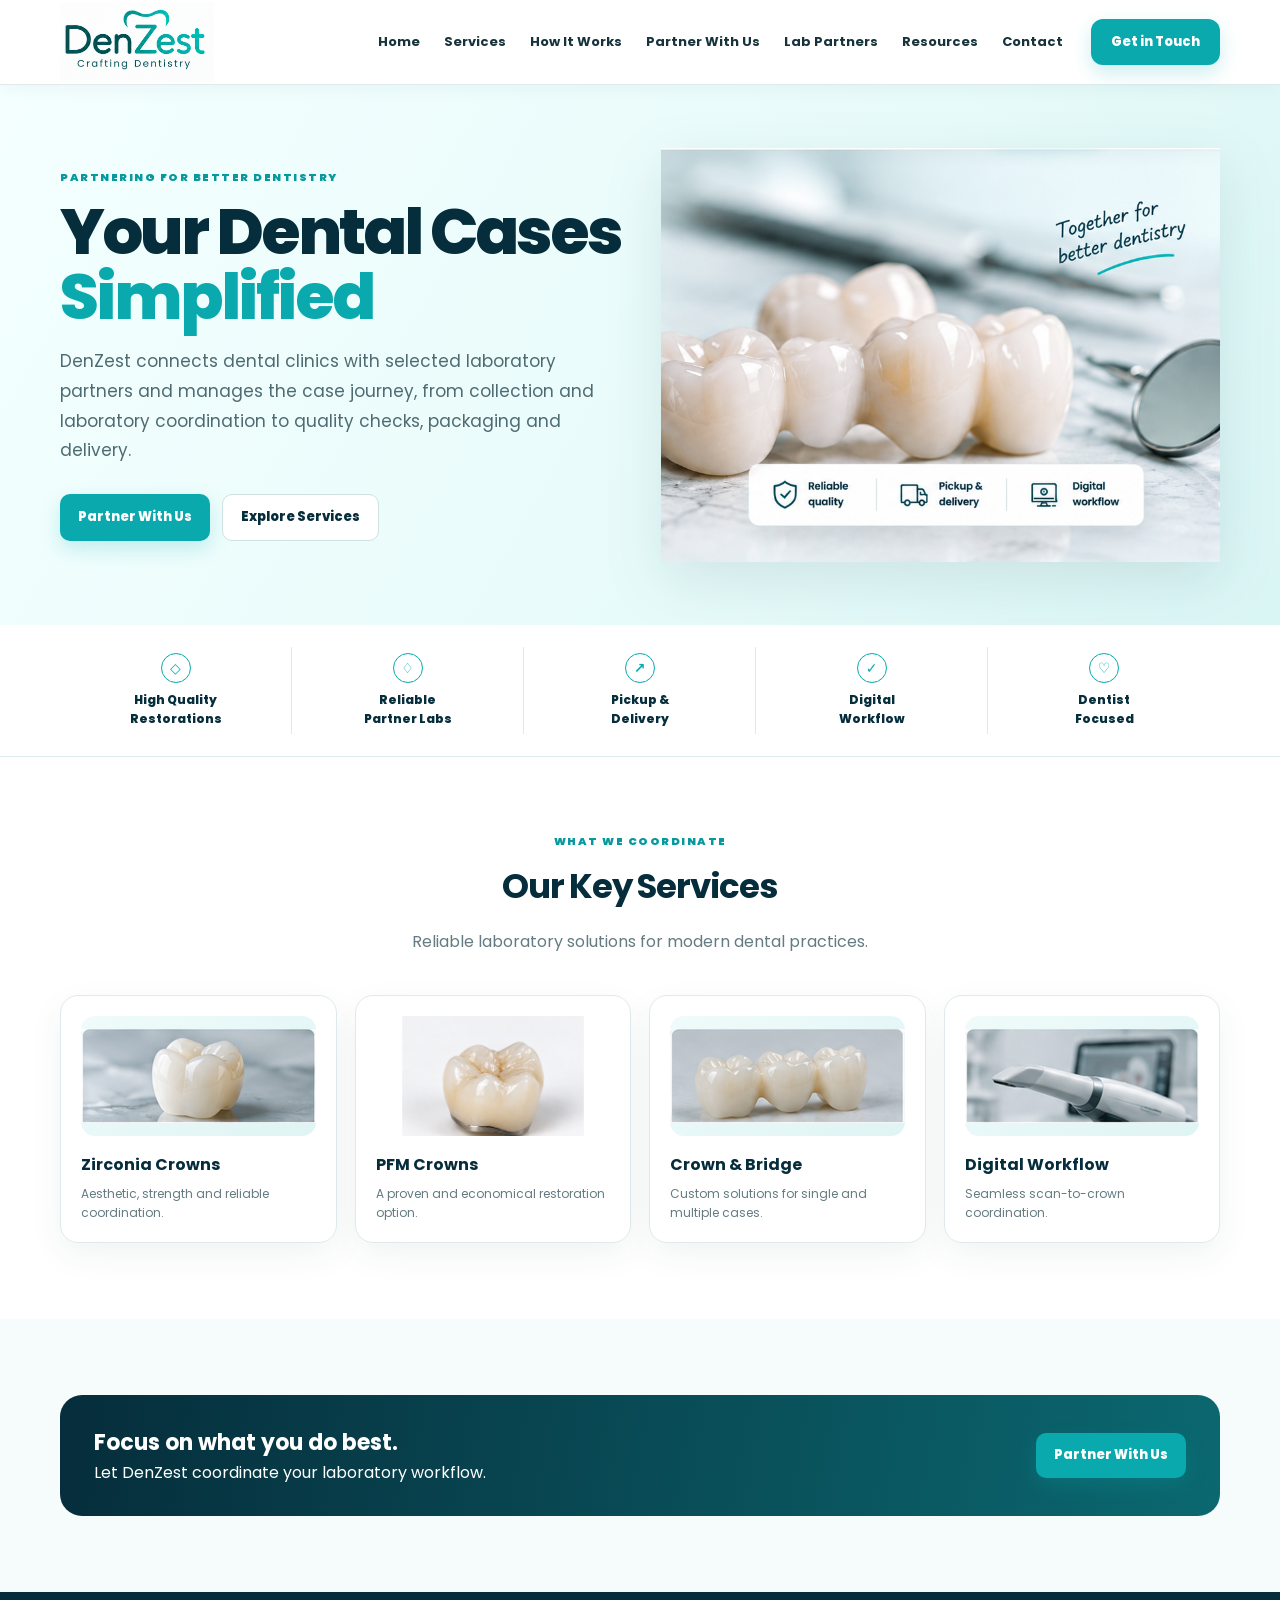
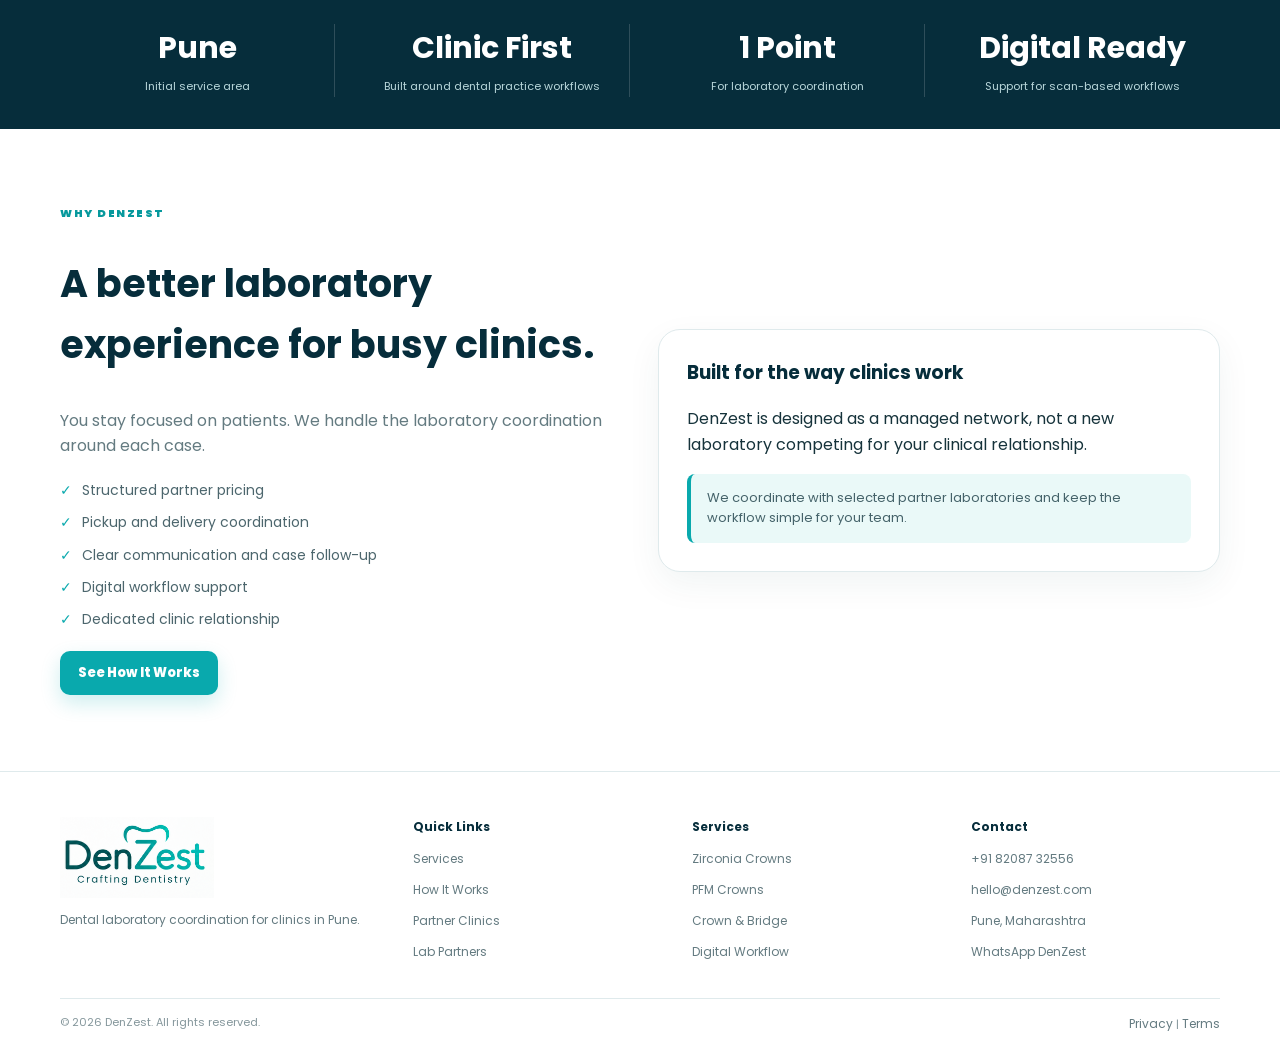
==== commit 586d9c41: "Fixes" ====
--- a/index.html
+++ b/index.html
@@ -1,4 +1,4 @@
-<!doctype html><html lang="en"><head><meta charset="utf-8"><meta name="viewport" content="width=device-width,initial-scale=1"><title>DenZest | Dental Laboratory Network in Pune</title><meta name="description" content="DenZest connects dental clinics in Pune with selected laboratory partners for zirconia, PFM, metal and digital dental workflows, pickup, delivery and case coordination."><link rel="canonical" href="https://www.denzest.com/"><meta property="og:title" content="DenZest | Crafting Dentistry"><meta property="og:description" content="Better dentistry together — dental laboratory coordination for clinics in Pune."><meta property="og:type" content="website"><meta property="og:url" content="https://www.denzest.com/"><meta property="og:site_name" content="DenZest"><meta property="og:locale" content="en_IN"><meta property="og:image:secure_url" content="https://www.denzest.com/assets/og-denzest-v2.png"><meta property="og:image:type" content="image/png"><meta property="og:image:width" content="1200"><meta property="og:image:height" content="630"><meta property="og:image" content="https://www.denzest.com/assets/og-denzest-v2.png"><meta property="og:image:alt" content="DenZest - Better Dentistry Together"><meta name="twitter:card" content="summary_large_image"><meta name="twitter:title" content="DenZest | Crafting Dentistry"><meta name="twitter:description" content="Better dentistry together — dental laboratory coordination for clinics in Pune."><meta name="twitter:image" content="https://www.denzest.com/assets/og-denzest-v2.png"><meta name="theme-color" content="#062d3b"><link rel="stylesheet" href="assets/style.css"><link rel="icon" href="assets/favicon.ico" sizes="any"><link rel="icon" type="image/png" href="assets/favicon.png"><link rel="apple-touch-icon" href="assets/favicon.png"><script type="application/ld+json">{"@context":"https://schema.org","@type":"Organization","@id":"https://www.denzest.com/#organization","name":"DenZest","alternateName":"DenZest Dental Laboratory Network","url":"https://www.denzest.com/","logo":"https://www.denzest.com/assets/denzest-original-logo.png","description":"Dental laboratory coordination for clinics in Pune, including zirconia, PFM, crown and bridge, pickup, delivery and digital workflow support.","telephone":"8208732556","email":"hello@denzest.com","areaServed":{"@type":"City","name":"Pune"},"contactPoint":{"@type":"ContactPoint","contactType":"customer service","telephone":"8208732556","email":"hello@denzest.com","areaServed":"IN"}}</script></head><body>
+<!doctype html><html lang="en"><head><meta name="google-site-verification" content="w7FyKQYbhYV3WA57jhAJs1gHmQYAZ9jwC3ZkeEBRRkY" /><meta charset="utf-8"><meta name="viewport" content="width=device-width,initial-scale=1"><title>DenZest | Dental Laboratory Network in Pune</title><meta name="description" content="DenZest connects dental clinics in Pune with selected laboratory partners for zirconia, PFM, metal and digital dental workflows, pickup, delivery and case coordination."><link rel="canonical" href="https://www.denzest.com/"><meta property="og:title" content="DenZest | Crafting Dentistry"><meta property="og:description" content="Better dentistry together — dental laboratory coordination for clinics in Pune."><meta property="og:type" content="website"><meta property="og:url" content="https://www.denzest.com/"><meta property="og:site_name" content="DenZest"><meta property="og:locale" content="en_IN"><meta property="og:image:secure_url" content="https://www.denzest.com/assets/og-denzest-v2.png"><meta property="og:image:type" content="image/png"><meta property="og:image:width" content="1200"><meta property="og:image:height" content="630"><meta property="og:image" content="https://www.denzest.com/assets/og-denzest-v2.png"><meta property="og:image:alt" content="DenZest - Better Dentistry Together"><meta name="twitter:card" content="summary_large_image"><meta name="twitter:title" content="DenZest | Crafting Dentistry"><meta name="twitter:description" content="Better dentistry together — dental laboratory coordination for clinics in Pune."><meta name="twitter:image" content="https://www.denzest.com/assets/og-denzest-v2.png"><meta name="theme-color" content="#062d3b"><link rel="stylesheet" href="assets/style.css"><link rel="icon" href="assets/favicon.ico" sizes="any"><link rel="icon" type="image/png" href="assets/favicon.png"><link rel="apple-touch-icon" href="assets/favicon.png"><script type="application/ld+json">{"@context":"https://schema.org","@type":"Organization","@id":"https://www.denzest.com/#organization","name":"DenZest","alternateName":"DenZest Dental Laboratory Network","url":"https://www.denzest.com/","logo":"https://www.denzest.com/assets/denzest-original-logo.png","description":"Dental laboratory coordination for clinics in Pune, including zirconia, PFM, crown and bridge, pickup, delivery and digital workflow support.","telephone":"+91 82087 32556","email":"hello@denzest.com","areaServed":{"@type":"City","name":"Pune"},"contactPoint":{"@type":"ContactPoint","contactType":"customer service","telephone":"+91 82087 32556","email":"hello@denzest.com","areaServed":"IN"}}</script></head><body>
 <nav class="nav"><div class="container navin"><a class="brand" href="index.html"><img src="assets/denzest-original-logo.png" alt="DenZest" width="150"></a><div class="links"><a href="index.html">Home</a><a href="services.html">Services</a><a href="how-it-works.html">How It Works</a><a href="partner.html">Partner With Us</a><a href="lab-partner.html">Lab Partners</a><a href="blog/index.html">Resources</a><a href="contact.html">Contact</a></div><a class="navcta" data-event="get_in_touch" href="contact.html">Get in Touch</a><button class="mobilemenu" type="button" aria-label="Open navigation" aria-expanded="false">☰</button></div></nav>
 <header class="hero"><div class="container"><div><div class="eyebrow">Partnering for better dentistry</div><h1>Your Dental Cases<br><span class="hero-accent">Simplified</span></h1><p>DenZest connects dental clinics with selected laboratory partners and manages the case journey, from collection and laboratory coordination to quality checks, packaging and delivery.</p><div class="actions"><a class="btn primary" href="partner.html">Partner With Us</a><a class="btn secondary" href="services.html">Explore Services</a></div></div><div class="hero-art"><img src="assets/hero-home-clean.png" alt="Dental restorations coordinated by DenZest" width="640" height="460" loading="eager" decoding="async"></div></div></header>
 <section class="featurebar"><div class="container features"><div class="feature"><div class="ico">◇</div>High Quality<br>Restorations</div><div class="feature"><div class="ico">♢</div>Reliable<br>Partner Labs</div><div class="feature"><div class="ico">↗</div>Pickup &<br>Delivery</div><div class="feature"><div class="ico">✓</div>Digital<br>Workflow</div><div class="feature"><div class="ico">♡</div>Dentist<br>Focused</div></div></section>
@@ -6,4 +6,4 @@
 <section class="section alt"><div class="container"><div class="banner"><div><h3>Focus on what you do best.</h3><div>Let DenZest coordinate your laboratory workflow.</div></div><a class="btn primary" href="partner.html">Partner With Us</a></div></div></section>
 <section class="band"><div class="container stats"><div class="stat"><strong>Pune</strong><span>Initial service area</span></div><div class="stat"><strong>Clinic First</strong><span>Built around dental practice workflows</span></div><div class="stat"><strong>1 Point</strong><span>For laboratory coordination</span></div><div class="stat"><strong>Digital Ready</strong><span>Support for scan-based workflows</span></div></div></section>
 <section class="section"><div class="container split"><div><div class="eyebrow">Why DenZest</div><h2 style="font-size:38px;color:var(--navy)">A better laboratory experience for busy clinics.</h2><p style="color:var(--muted)">You stay focused on patients. We handle the laboratory coordination around each case.</p><ul class="checklist"><li>Structured partner pricing</li><li>Pickup and delivery coordination</li><li>Clear communication and case follow-up</li><li>Digital workflow support</li><li>Dedicated clinic relationship</li></ul><a class="btn primary" href="how-it-works.html">See How It Works</a></div><div class="panel"><h3>Built for the way clinics work</h3><p>DenZest is designed as a managed network, not a new laboratory competing for your clinical relationship.</p><div class="notice">We coordinate with selected partner laboratories and keep the workflow simple for your team.</div></div></div></section>
-<footer class="footer"><div class="container footergrid"><div><a class="brand" href="index.html"><img src="assets/denzest-original-logo.png" alt="DenZest" width="150"></a><p>Dental laboratory coordination for clinics in Pune.</p></div><div><h4>Quick Links</h4><p><a href="services.html">Services</a></p><p><a href="how-it-works.html">How It Works</a></p><p><a href="partner.html">Partner Clinics</a></p><p><a href="lab-partner.html">Lab Partners</a></p></div><div><h4>Services</h4><p><a href="zirconia-crowns.html">Zirconia Crowns</a></p><p><a href="services.html#pfm">PFM Crowns</a></p><p><a href="services.html#bridge">Crown & Bridge</a></p><p><a href="services.html#digital">Digital Workflow</a></p></div><div><h4>Contact</h4><p><a href="tel:+919970062562">8208732556</a></p><p><a href="mailto:hello@denzest.com">hello@denzest.com</a></p><p>Pune, Maharashtra</p><p><a href="https://wa.me/919970062562" target="_blank">WhatsApp DenZest</a></p></div></div><div class="container legal"><span>© 2026 DenZest. All rights reserved.</span><span><a href="privacy.html">Privacy</a> | <a href="privacy.html">Terms</a></span></div></footer><script src="assets/config.js"></script><script src="assets/analytics.js"></script><script src="assets/site.js"></script></body></html>
+<footer class="footer"><div class="container footergrid"><div><a class="brand" href="index.html"><img src="assets/denzest-original-logo.png" alt="DenZest" width="150"></a><p>Dental laboratory coordination for clinics in Pune.</p></div><div><h4>Quick Links</h4><p><a href="services.html">Services</a></p><p><a href="how-it-works.html">How It Works</a></p><p><a href="partner.html">Partner Clinics</a></p><p><a href="lab-partner.html">Lab Partners</a></p></div><div><h4>Services</h4><p><a href="zirconia-crowns.html">Zirconia Crowns</a></p><p><a href="services.html#pfm">PFM Crowns</a></p><p><a href="services.html#bridge">Crown & Bridge</a></p><p><a href="services.html#digital">Digital Workflow</a></p></div><div><h4>Contact</h4><p><a href="tel:+918208732556">+91 82087 32556</a></p><p><a href="mailto:hello@denzest.com">hello@denzest.com</a></p><p>Pune, Maharashtra</p><p><a href="https://wa.me/918208732556" target="_blank">WhatsApp DenZest</a></p></div></div><div class="container legal"><span>© 2026 DenZest. All rights reserved.</span><span><a href="privacy.html">Privacy</a> | <a href="privacy.html">Terms</a></span></div></footer><script src="assets/config.js"></script><script src="assets/analytics.js"></script><script src="assets/site.js"></script></body></html>
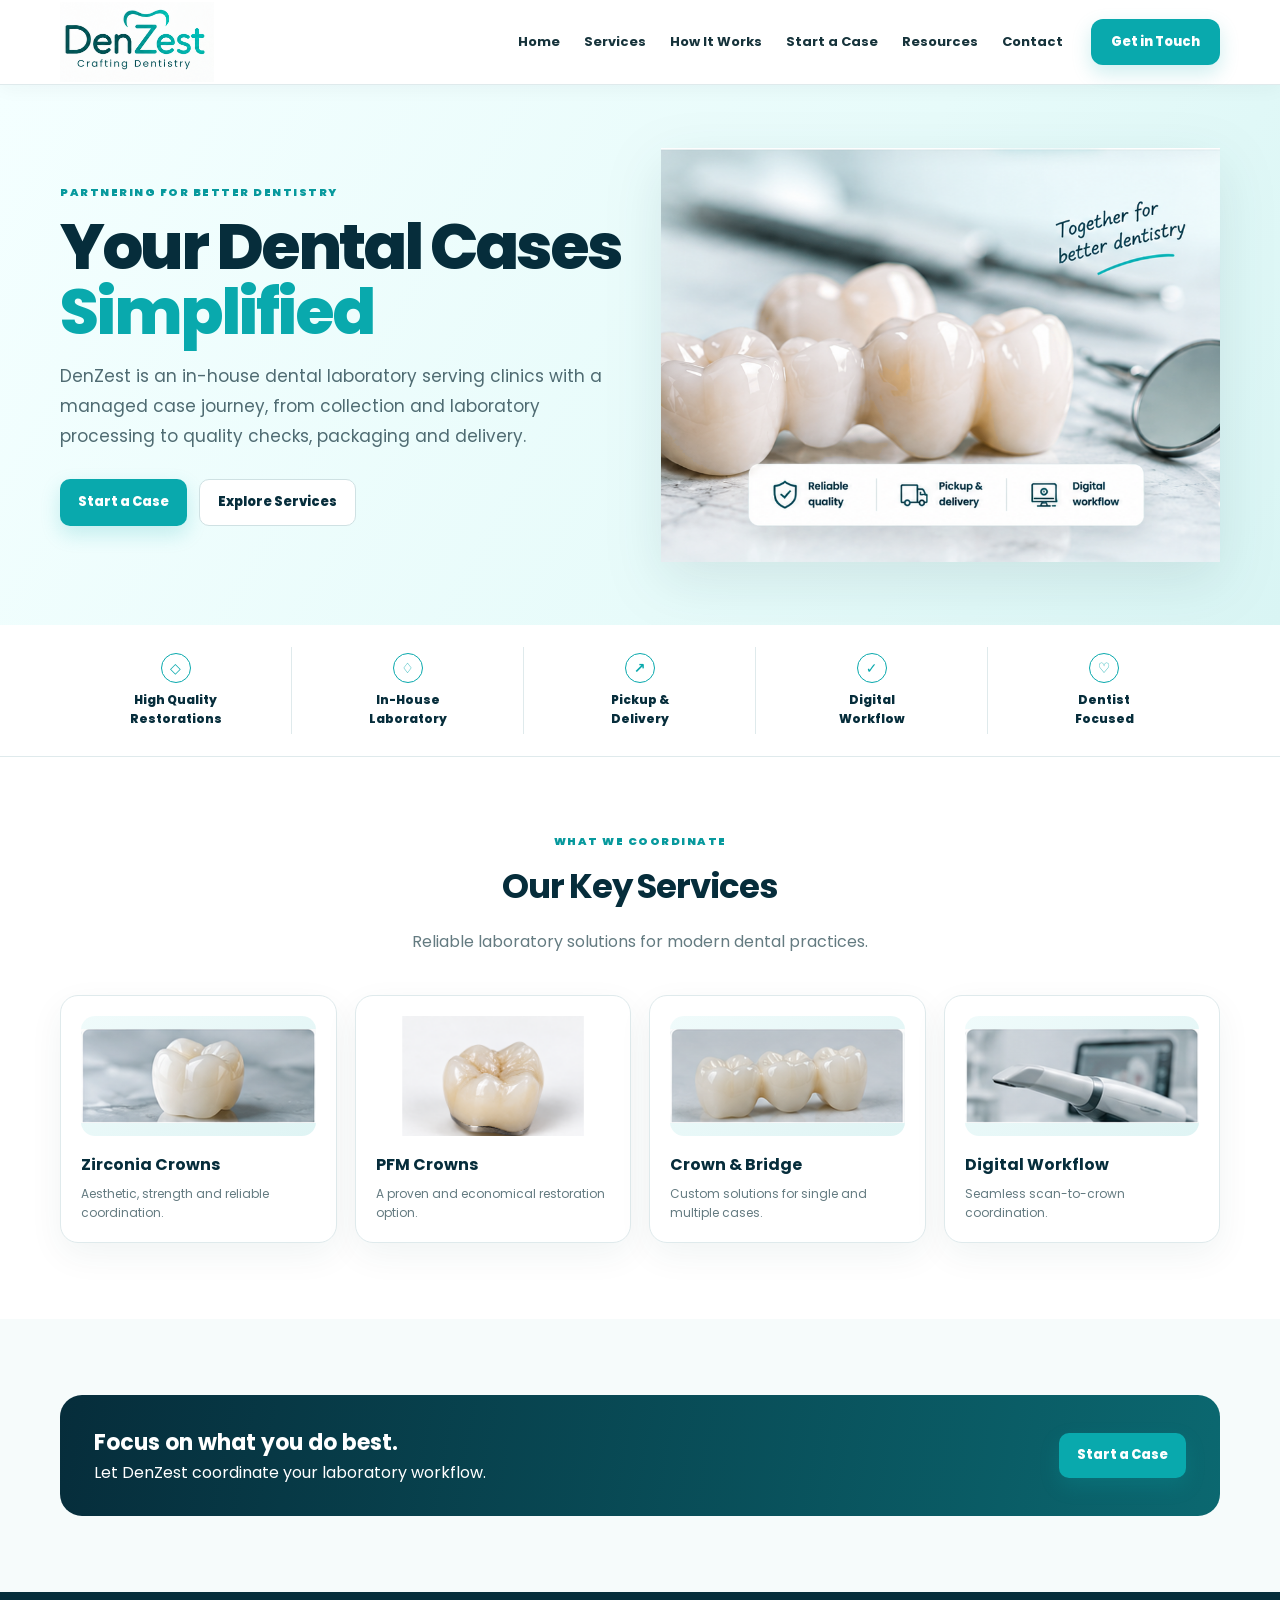
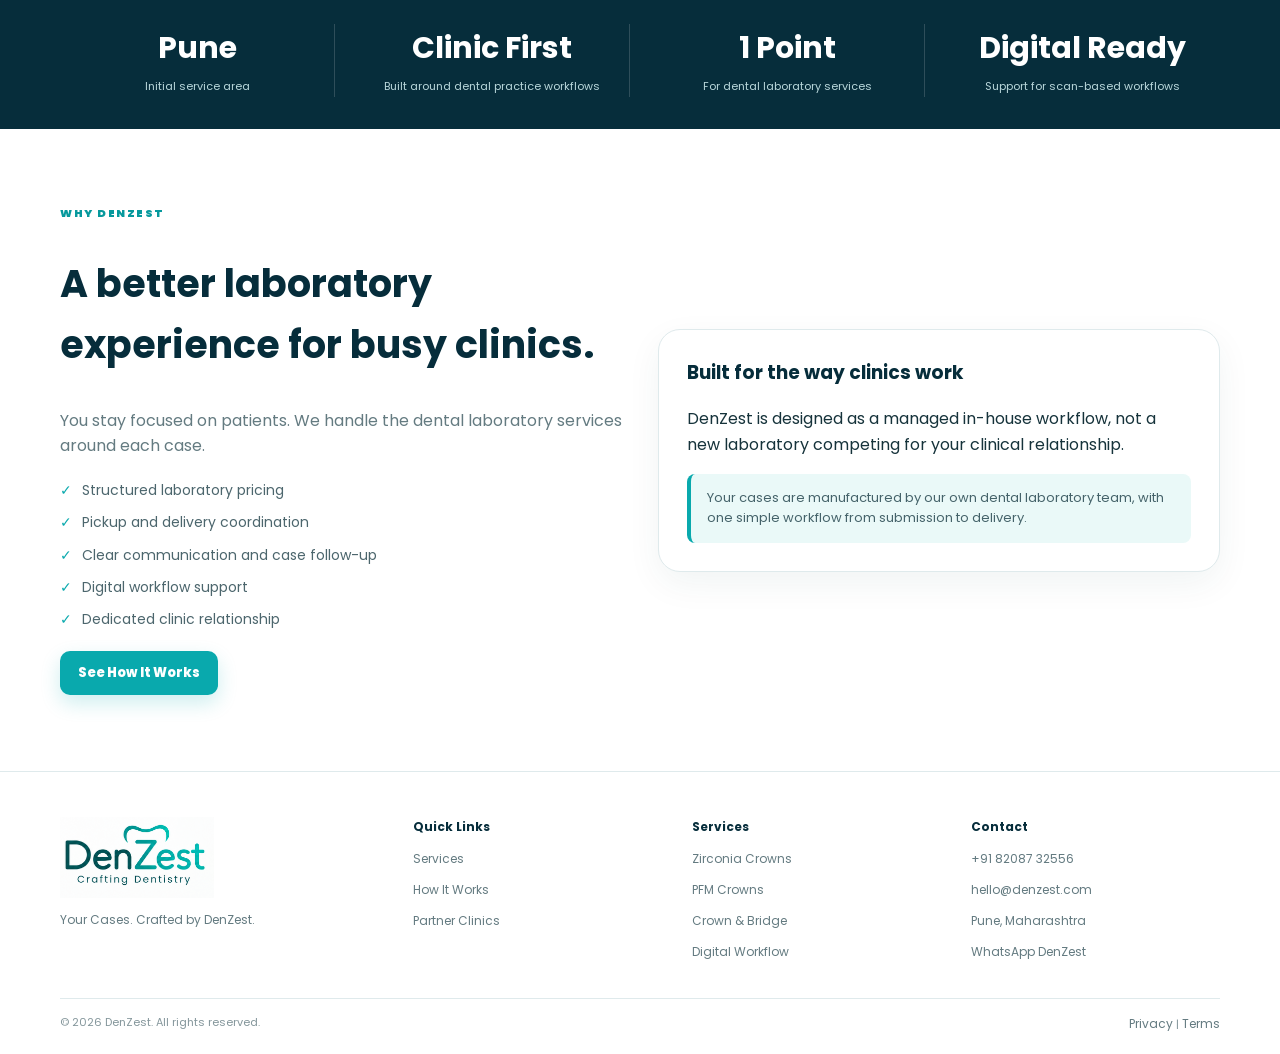
==== commit 9eb7bf8f: "Updated all branding and workflows" ====
--- a/index.html
+++ b/index.html
@@ -1,9 +1,16 @@
-<!doctype html><html lang="en"><head><meta name="google-site-verification" content="w7FyKQYbhYV3WA57jhAJs1gHmQYAZ9jwC3ZkeEBRRkY" /><meta charset="utf-8"><meta name="viewport" content="width=device-width,initial-scale=1"><title>DenZest | Dental Laboratory Network in Pune</title><meta name="description" content="DenZest connects dental clinics in Pune with selected laboratory partners for zirconia, PFM, metal and digital dental workflows, pickup, delivery and case coordination."><link rel="canonical" href="https://www.denzest.com/"><meta property="og:title" content="DenZest | Crafting Dentistry"><meta property="og:description" content="Better dentistry together — dental laboratory coordination for clinics in Pune."><meta property="og:type" content="website"><meta property="og:url" content="https://www.denzest.com/"><meta property="og:site_name" content="DenZest"><meta property="og:locale" content="en_IN"><meta property="og:image:secure_url" content="https://www.denzest.com/assets/og-denzest-v2.png"><meta property="og:image:type" content="image/png"><meta property="og:image:width" content="1200"><meta property="og:image:height" content="630"><meta property="og:image" content="https://www.denzest.com/assets/og-denzest-v2.png"><meta property="og:image:alt" content="DenZest - Better Dentistry Together"><meta name="twitter:card" content="summary_large_image"><meta name="twitter:title" content="DenZest | Crafting Dentistry"><meta name="twitter:description" content="Better dentistry together — dental laboratory coordination for clinics in Pune."><meta name="twitter:image" content="https://www.denzest.com/assets/og-denzest-v2.png"><meta name="theme-color" content="#062d3b"><link rel="stylesheet" href="assets/style.css"><link rel="icon" href="assets/favicon.ico" sizes="any"><link rel="icon" type="image/png" href="assets/favicon.png"><link rel="apple-touch-icon" href="assets/favicon.png"><script type="application/ld+json">{"@context":"https://schema.org","@type":"Organization","@id":"https://www.denzest.com/#organization","name":"DenZest","alternateName":"DenZest Dental Laboratory Network","url":"https://www.denzest.com/","logo":"https://www.denzest.com/assets/denzest-original-logo.png","description":"Dental laboratory coordination for clinics in Pune, including zirconia, PFM, crown and bridge, pickup, delivery and digital workflow support.","telephone":"+91 82087 32556","email":"hello@denzest.com","areaServed":{"@type":"City","name":"Pune"},"contactPoint":{"@type":"ContactPoint","contactType":"customer service","telephone":"+91 82087 32556","email":"hello@denzest.com","areaServed":"IN"}}</script></head><body>
-<nav class="nav"><div class="container navin"><a class="brand" href="index.html"><img src="assets/denzest-original-logo.png" alt="DenZest" width="150"></a><div class="links"><a href="index.html">Home</a><a href="services.html">Services</a><a href="how-it-works.html">How It Works</a><a href="partner.html">Partner With Us</a><a href="lab-partner.html">Lab Partners</a><a href="blog/index.html">Resources</a><a href="contact.html">Contact</a></div><a class="navcta" data-event="get_in_touch" href="contact.html">Get in Touch</a><button class="mobilemenu" type="button" aria-label="Open navigation" aria-expanded="false">☰</button></div></nav>
-<header class="hero"><div class="container"><div><div class="eyebrow">Partnering for better dentistry</div><h1>Your Dental Cases<br><span class="hero-accent">Simplified</span></h1><p>DenZest connects dental clinics with selected laboratory partners and manages the case journey, from collection and laboratory coordination to quality checks, packaging and delivery.</p><div class="actions"><a class="btn primary" href="partner.html">Partner With Us</a><a class="btn secondary" href="services.html">Explore Services</a></div></div><div class="hero-art"><img src="assets/hero-home-clean.png" alt="Dental restorations coordinated by DenZest" width="640" height="460" loading="eager" decoding="async"></div></div></header>
-<section class="featurebar"><div class="container features"><div class="feature"><div class="ico">◇</div>High Quality<br>Restorations</div><div class="feature"><div class="ico">♢</div>Reliable<br>Partner Labs</div><div class="feature"><div class="ico">↗</div>Pickup &<br>Delivery</div><div class="feature"><div class="ico">✓</div>Digital<br>Workflow</div><div class="feature"><div class="ico">♡</div>Dentist<br>Focused</div></div></section>
+<!doctype html><html lang="en"><head><meta name="google-site-verification" content="w7FyKQYbhYV3WA57jhAJs1gHmQYAZ9jwC3ZkeEBRRkY" /><meta charset="utf-8"><meta name="viewport" content="width=device-width,initial-scale=1"><title>DenZest | Your Cases. Crafted by DenZest.</title><meta name="description" content="Your Cases. Crafted by DenZest. Dental laboratory services for clinics in Pune, made by the DenZest team and delivered with care."><link rel="canonical" href="https://www.denzest.com/"><meta property="og:title" content="DenZest | Your Cases. Crafted by DenZest."><meta property="og:description" content="Your Cases. Crafted by DenZest. Dental laboratory services for clinics in Pune, made by the DenZest team and delivered with care."><meta property="og:type" content="website"><meta property="og:url" content="https://www.denzest.com/"><meta property="og:site_name" content="DenZest"><meta property="og:locale" content="en_IN"><meta property="og:image:secure_url" content="https://www.denzest.com/assets/og-denzest-v2.png"><meta property="og:image:type" content="image/png"><meta property="og:image:width" content="1200"><meta property="og:image:height" content="630"><meta property="og:image" content="https://www.denzest.com/assets/og-denzest-v2.png"><meta property="og:image:alt" content="DenZest - Better Dentistry Together"><meta name="twitter:card" content="summary_large_image"><meta name="twitter:title" content="DenZest | Your Cases. Crafted by DenZest."><meta name="twitter:description" content="Your Cases. Crafted by DenZest. Dental laboratory services for clinics in Pune, made by the DenZest team and delivered with care."><meta name="twitter:image" content="https://www.denzest.com/assets/og-denzest-v2.png"><meta name="theme-color" content="#062d3b"><link rel="stylesheet" href="assets/style.css"><link rel="icon" href="assets/favicon.ico" sizes="any"><link rel="icon" type="image/png" href="assets/favicon.png"><link rel="apple-touch-icon" href="assets/favicon.png"><script type="application/ld+json">{"@context":"https://schema.org","@type":"Organization","@id":"https://www.denzest.com/#organization","name":"DenZest","alternateName":"DenZest Dental Laboratory","url":"https://www.denzest.com/","logo":"https://www.denzest.com/assets/denzest-original-logo.png","description":"In-house dental laboratory services for clinics in Pune, including zirconia, PFM, crown and bridge, pickup, delivery and digital workflow support.","telephone":"+91 82087 32556","email":"hello@denzest.com","areaServed":{"@type":"City","name":"Pune"},"contactPoint":{"@type":"ContactPoint","contactType":"customer service","telephone":"+91 82087 32556","email":"hello@denzest.com","areaServed":"IN"}}</script><script type="text/javascript">
+    (function(c,l,a,r,i,t,y){
+        c[a]=c[a]||function(){(c[a].q=c[a].q||[]).push(arguments)};
+        t=l.createElement(r);t.async=1;t.src="https://www.clarity.ms/tag/"+i;
+        y=l.getElementsByTagName(r)[0];y.parentNode.insertBefore(t,y);
+    })(window, document, "clarity", "script", "ygi3sx2bf3");
+</script>
+</head><body>
+<nav class="nav"><div class="container navin"><a class="brand" href="index.html"><img src="assets/denzest-original-logo.png" alt="DenZest" width="150"></a><div class="links"><a href="index.html">Home</a><a href="services.html">Services</a><a href="how-it-works.html">How It Works</a><a href="partner.html">Start a Case</a><a href="blog/index.html">Resources</a><a href="contact.html">Contact</a></div><a class="navcta" data-event="get_in_touch" href="contact.html">Get in Touch</a><button class="mobilemenu" type="button" aria-label="Open navigation" aria-expanded="false">☰</button></div></nav>
+<header class="hero"><div class="container"><div><div class="eyebrow">Partnering for better dentistry</div><h1>Your Dental Cases<br><span class="hero-accent">Simplified</span></h1><p>DenZest is an in-house dental laboratory serving clinics with a managed case journey, from collection and laboratory processing to quality checks, packaging and delivery.</p><div class="actions"><a class="btn primary" href="partner.html">Start a Case</a><a class="btn secondary" href="services.html">Explore Services</a></div></div><div class="hero-art"><img src="assets/hero-home-clean.png" alt="Dental restorations coordinated by DenZest" width="640" height="460" loading="eager" decoding="async"></div></div></header>
+<section class="featurebar"><div class="container features"><div class="feature"><div class="ico">◇</div>High Quality<br>Restorations</div><div class="feature"><div class="ico">♢</div>In-House<br>Laboratory</div><div class="feature"><div class="ico">↗</div>Pickup &<br>Delivery</div><div class="feature"><div class="ico">✓</div>Digital<br>Workflow</div><div class="feature"><div class="ico">♡</div>Dentist<br>Focused</div></div></section>
 <section class="section"><div class="container"><div class="sectionhead"><div class="eyebrow">What we coordinate</div><h2>Our Key Services</h2><p>Reliable laboratory solutions for modern dental practices.</p></div><div class="cards"><a class="card" href="zirconia-crowns.html"><div class="visual"><img src="assets/zirconia.svg" alt="Zirconia crown"></div><h3>Zirconia Crowns</h3><p>Aesthetic, strength and reliable coordination.</p></a><a class="card" href="services.html#pfm"><div class="visual"><img src="assets/pfm.png" alt="PFM crown"></div><h3>PFM Crowns</h3><p>A proven and economical restoration option.</p></a><a class="card" href="services.html#bridge"><div class="visual"><img src="assets/bridge.svg" alt="Dental bridge"></div><h3>Crown & Bridge</h3><p>Custom solutions for single and multiple cases.</p></a><a class="card" href="services.html#digital"><div class="visual"><img src="assets/scanner.svg" alt="Digital dental scanner workflow"></div><h3>Digital Workflow</h3><p>Seamless scan-to-crown coordination.</p></a></div></div></section>
-<section class="section alt"><div class="container"><div class="banner"><div><h3>Focus on what you do best.</h3><div>Let DenZest coordinate your laboratory workflow.</div></div><a class="btn primary" href="partner.html">Partner With Us</a></div></div></section>
-<section class="band"><div class="container stats"><div class="stat"><strong>Pune</strong><span>Initial service area</span></div><div class="stat"><strong>Clinic First</strong><span>Built around dental practice workflows</span></div><div class="stat"><strong>1 Point</strong><span>For laboratory coordination</span></div><div class="stat"><strong>Digital Ready</strong><span>Support for scan-based workflows</span></div></div></section>
-<section class="section"><div class="container split"><div><div class="eyebrow">Why DenZest</div><h2 style="font-size:38px;color:var(--navy)">A better laboratory experience for busy clinics.</h2><p style="color:var(--muted)">You stay focused on patients. We handle the laboratory coordination around each case.</p><ul class="checklist"><li>Structured partner pricing</li><li>Pickup and delivery coordination</li><li>Clear communication and case follow-up</li><li>Digital workflow support</li><li>Dedicated clinic relationship</li></ul><a class="btn primary" href="how-it-works.html">See How It Works</a></div><div class="panel"><h3>Built for the way clinics work</h3><p>DenZest is designed as a managed network, not a new laboratory competing for your clinical relationship.</p><div class="notice">We coordinate with selected partner laboratories and keep the workflow simple for your team.</div></div></div></section>
-<footer class="footer"><div class="container footergrid"><div><a class="brand" href="index.html"><img src="assets/denzest-original-logo.png" alt="DenZest" width="150"></a><p>Dental laboratory coordination for clinics in Pune.</p></div><div><h4>Quick Links</h4><p><a href="services.html">Services</a></p><p><a href="how-it-works.html">How It Works</a></p><p><a href="partner.html">Partner Clinics</a></p><p><a href="lab-partner.html">Lab Partners</a></p></div><div><h4>Services</h4><p><a href="zirconia-crowns.html">Zirconia Crowns</a></p><p><a href="services.html#pfm">PFM Crowns</a></p><p><a href="services.html#bridge">Crown & Bridge</a></p><p><a href="services.html#digital">Digital Workflow</a></p></div><div><h4>Contact</h4><p><a href="tel:+918208732556">+91 82087 32556</a></p><p><a href="mailto:hello@denzest.com">hello@denzest.com</a></p><p>Pune, Maharashtra</p><p><a href="https://wa.me/918208732556" target="_blank">WhatsApp DenZest</a></p></div></div><div class="container legal"><span>© 2026 DenZest. All rights reserved.</span><span><a href="privacy.html">Privacy</a> | <a href="privacy.html">Terms</a></span></div></footer><script src="assets/config.js"></script><script src="assets/analytics.js"></script><script src="assets/site.js"></script></body></html>
+<section class="section alt"><div class="container"><div class="banner"><div><h3>Focus on what you do best.</h3><div>Let DenZest coordinate your laboratory workflow.</div></div><a class="btn primary" href="partner.html">Start a Case</a></div></div></section>
+<section class="band"><div class="container stats"><div class="stat"><strong>Pune</strong><span>Initial service area</span></div><div class="stat"><strong>Clinic First</strong><span>Built around dental practice workflows</span></div><div class="stat"><strong>1 Point</strong><span>For dental laboratory services</span></div><div class="stat"><strong>Digital Ready</strong><span>Support for scan-based workflows</span></div></div></section>
+<section class="section"><div class="container split"><div><div class="eyebrow">Why DenZest</div><h2 style="font-size:38px;color:var(--navy)">A better laboratory experience for busy clinics.</h2><p style="color:var(--muted)">You stay focused on patients. We handle the dental laboratory services around each case.</p><ul class="checklist"><li>Structured laboratory pricing</li><li>Pickup and delivery coordination</li><li>Clear communication and case follow-up</li><li>Digital workflow support</li><li>Dedicated clinic relationship</li></ul><a class="btn primary" href="how-it-works.html">See How It Works</a></div><div class="panel"><h3>Built for the way clinics work</h3><p>DenZest is designed as a managed in-house workflow, not a new laboratory competing for your clinical relationship.</p><div class="notice">Your cases are manufactured by our own dental laboratory team, with one simple workflow from submission to delivery.</div></div></div></section>
+<footer class="footer"><div class="container footergrid"><div><a class="brand" href="index.html"><img src="assets/denzest-original-logo.png" alt="DenZest" width="150"></a><p>Your Cases. Crafted by DenZest.</p></div><div><h4>Quick Links</h4><p><a href="services.html">Services</a></p><p><a href="how-it-works.html">How It Works</a></p><p><a href="partner.html">Partner Clinics</a></p><p></p></div><div><h4>Services</h4><p><a href="zirconia-crowns.html">Zirconia Crowns</a></p><p><a href="services.html#pfm">PFM Crowns</a></p><p><a href="services.html#bridge">Crown & Bridge</a></p><p><a href="services.html#digital">Digital Workflow</a></p></div><div><h4>Contact</h4><p><a href="tel:+918208732556">+91 82087 32556</a></p><p><a href="mailto:hello@denzest.com">hello@denzest.com</a></p><p>Pune, Maharashtra</p><p><a href="https://wa.me/918208732556" target="_blank">WhatsApp DenZest</a></p></div></div><div class="container legal"><span>© 2026 DenZest. All rights reserved.</span><span><a href="privacy.html">Privacy</a> | <a href="privacy.html">Terms</a></span></div></footer><script src="assets/config.js"></script><script src="assets/analytics.js"></script><script src="assets/site.js"></script></body></html>
